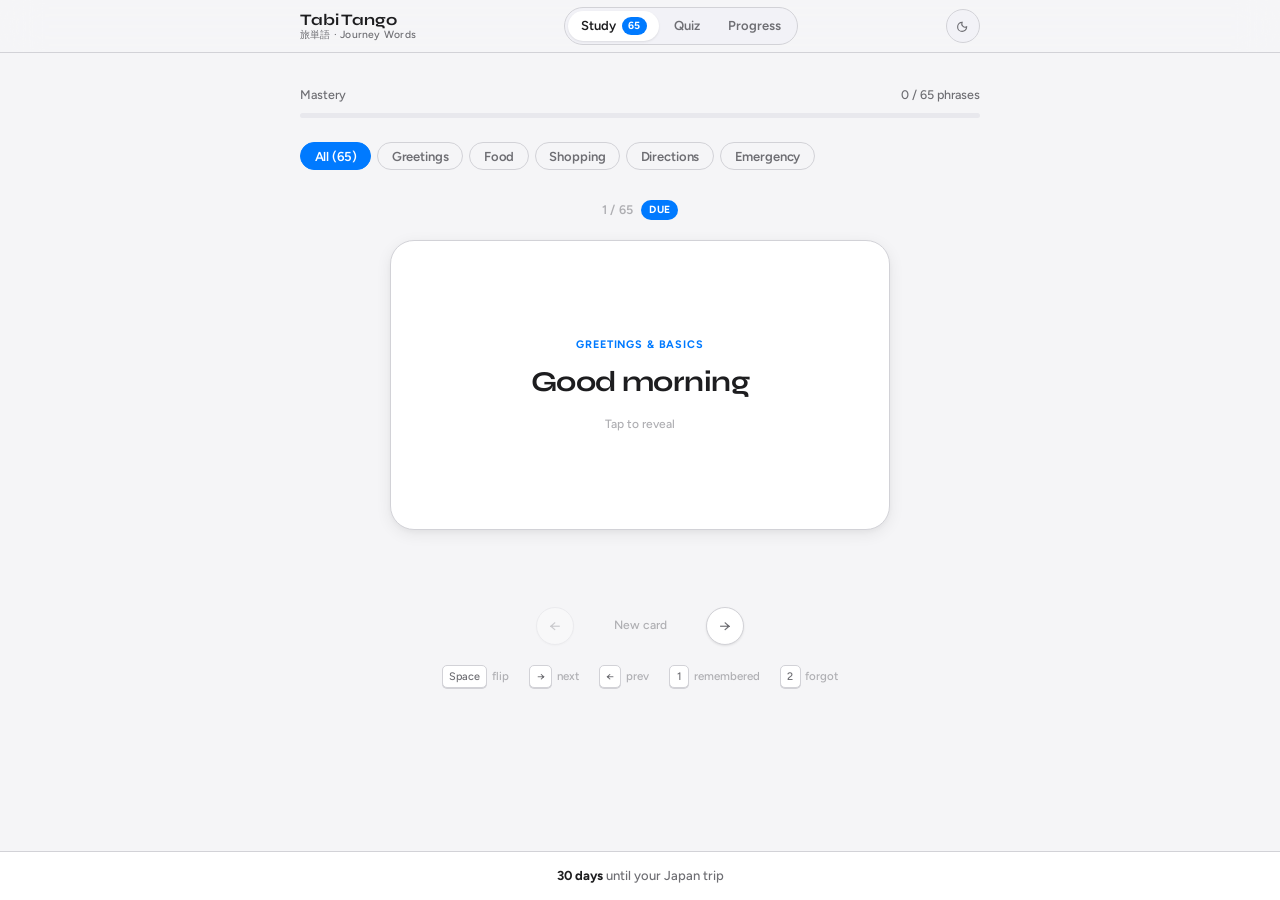
==== index.html @ deef368e "Initial commit: Tabi Tango Japanese travel flashcard app 65 phrases across 5 categories with spaced " ====
<!DOCTYPE html>
<html lang="en" data-theme="light">
<head>
  <meta charset="UTF-8">
  <meta name="viewport" content="width=device-width, initial-scale=1.0">
  <title>Tabi Tango — Japanese Travel Flashcards</title>
  <link rel="icon" type="image/svg+xml" href="assets/favicon.svg">
  <!-- Theme applied before paint to prevent flash -->
  <script src="js/theme.js"></script>
  <link rel="preconnect" href="https://fonts.googleapis.com">
  <link rel="preconnect" href="https://fonts.gstatic.com" crossorigin>
  <link href="https://fonts.googleapis.com/css2?family=Syne:wght@600;700;800&family=Figtree:wght@400;500;600;700&family=Noto+Sans+JP:wght@400;700&display=swap" rel="stylesheet">
  <link rel="stylesheet" href="css/main.css">
  <link rel="stylesheet" href="css/flashcard.css">
</head>
<body>

<nav>
  <div class="nav-inner">
    <div class="nav-logo">
      <span class="logo-primary">Tabi Tango</span>
      <span class="logo-sub">旅単語 · Journey Words</span>
    </div>
    <div class="nav-center">
      <a href="index.html" class="nav-link active">
        Study
        <span class="due-badge" id="due-count">0</span>
      </a>
      <a href="quiz.html" class="nav-link">Quiz</a>
      <a href="progress.html" class="nav-link">Progress</a>
    </div>
    <div class="nav-right">
      <button id="theme-toggle" class="theme-toggle" aria-label="Toggle theme">
        <!-- Sun icon (shown in dark mode) -->
        <svg class="icon-sun" xmlns="http://www.w3.org/2000/svg" viewBox="0 0 20 20" fill="none" stroke="currentColor" stroke-width="1.5" stroke-linecap="round" style="display:none">
          <circle cx="10" cy="10" r="3.5"/>
          <line x1="10" y1="2" x2="10" y2="3.5"/>
          <line x1="10" y1="16.5" x2="10" y2="18"/>
          <line x1="2" y1="10" x2="3.5" y2="10"/>
          <line x1="16.5" y1="10" x2="18" y2="10"/>
          <line x1="4.1" y1="4.1" x2="5.2" y2="5.2"/>
          <line x1="14.8" y1="14.8" x2="15.9" y2="15.9"/>
          <line x1="15.9" y1="4.1" x2="14.8" y2="5.2"/>
          <line x1="5.2" y1="14.8" x2="4.1" y2="15.9"/>
        </svg>
        <!-- Moon icon (shown in light mode) -->
        <svg class="icon-moon" xmlns="http://www.w3.org/2000/svg" viewBox="0 0 20 20" fill="none" stroke="currentColor" stroke-width="1.5" stroke-linecap="round">
          <path d="M15.5 10.5a6 6 0 1 1-6-6 4.5 4.5 0 0 0 6 6z"/>
        </svg>
      </button>
    </div>
  </div>
</nav>

<main>
  <div class="container">

    <div class="mastery-bar-wrap">
      <div class="mastery-bar-labels">
        <span>Mastery</span>
        <span id="mastery-text">0 / 65 phrases</span>
      </div>
      <div class="mastery-bar-track">
        <div class="mastery-bar-fill" id="mastery-fill" style="width:0%"></div>
      </div>
    </div>

    <div class="category-tabs" id="category-tabs">
      <button class="cat-tab active" data-cat="all">All <span id="all-count"></span></button>
      <button class="cat-tab" data-cat="greetings">Greetings</button>
      <button class="cat-tab" data-cat="food">Food</button>
      <button class="cat-tab" data-cat="shopping">Shopping</button>
      <button class="cat-tab" data-cat="directions">Directions</button>
      <button class="cat-tab" data-cat="emergency">Emergency</button>
    </div>

    <div id="flashcard-root"></div>

    <div class="keyboard-hint">
      <span class="key-item"><kbd>Space</kbd> flip</span>
      <span class="key-item"><kbd>→</kbd> next</span>
      <span class="key-item"><kbd>←</kbd> prev</span>
      <span class="key-item"><kbd>1</kbd> remembered</span>
      <span class="key-item"><kbd>2</kbd> forgot</span>
    </div>

  </div>
</main>

<footer>
  <span id="trip-countdown">Loading…</span>
</footer>

<script src="js/data.js"></script>
<script src="js/srs.js"></script>
<script src="js/flashcard.js"></script>
</body>
</html>
---- css/main.css ----
/* ── Fonts loaded in HTML ── */

/* ── Design tokens ── */
:root {
  /* Backgrounds */
  --bg:        #F5F5F7;
  --surface:   #FFFFFF;
  --surface-2: #F2F2F7;
  --surface-3: #E8E8ED;

  /* Typography */
  --text:      #1D1D1F;
  --text-2:    #6E6E73;
  --text-3:    #AEAEB2;

  /* Accent */
  --primary:   #007AFF;
  --primary-hover: #0062CC;
  --success:   #34C759;
  --danger:    #FF3B30;
  --warning:   #FF9F0A;

  /* Borders */
  --sep:       #D2D2D7;
  --sep-2:     #E5E5EA;

  /* Elevation */
  --shadow-xs: 0 1px 3px rgba(0,0,0,0.06), 0 1px 2px rgba(0,0,0,0.04);
  --shadow-sm: 0 2px 8px rgba(0,0,0,0.06), 0 1px 3px rgba(0,0,0,0.04);
  --shadow-md: 0 4px 16px rgba(0,0,0,0.07), 0 2px 6px rgba(0,0,0,0.04);
  --shadow-lg: 0 8px 32px rgba(0,0,0,0.08), 0 4px 12px rgba(0,0,0,0.04);

  /* Shape */
  --r-xs: 6px;
  --r-sm: 10px;
  --r-md: 14px;
  --r-lg: 18px;
  --r-xl: 24px;
  --r-full: 9999px;

  /* Typography */
  --font:    'Figtree', sans-serif;
  --font-hd: 'Syne', sans-serif;
  --font-jp: 'Noto Sans JP', sans-serif;

  /* Layout */
  --max-w: 720px;

  /* Nav */
  --nav-bg: rgba(245,245,247,0.72);
  --nav-blur: blur(20px) saturate(180%);
}

html[data-theme="dark"] {
  --bg:        #000000;
  --surface:   #1C1C1E;
  --surface-2: #2C2C2E;
  --surface-3: #3A3A3C;

  --text:      #F5F5F7;
  --text-2:    #8E8E93;
  --text-3:    #636366;

  --primary:   #0A84FF;
  --primary-hover: #409CFF;
  --success:   #30D158;
  --danger:    #FF453A;
  --warning:   #FFD60A;

  --sep:       #38383A;
  --sep-2:     #2C2C2E;

  --shadow-xs: 0 1px 3px rgba(0,0,0,0.4);
  --shadow-sm: 0 2px 8px rgba(0,0,0,0.4);
  --shadow-md: 0 4px 16px rgba(0,0,0,0.5);
  --shadow-lg: 0 8px 32px rgba(0,0,0,0.6);

  --nav-bg: rgba(28,28,30,0.72);
}

@media (prefers-color-scheme: dark) {
  :root:not([data-theme="light"]) {
    --bg:        #000000;
    --surface:   #1C1C1E;
    --surface-2: #2C2C2E;
    --surface-3: #3A3A3C;
    --text:      #F5F5F7;
    --text-2:    #8E8E93;
    --text-3:    #636366;
    --primary:   #0A84FF;
    --primary-hover: #409CFF;
    --success:   #30D158;
    --danger:    #FF453A;
    --warning:   #FFD60A;
    --sep:       #38383A;
    --sep-2:     #2C2C2E;
    --shadow-xs: 0 1px 3px rgba(0,0,0,0.4);
    --shadow-sm: 0 2px 8px rgba(0,0,0,0.4);
    --shadow-md: 0 4px 16px rgba(0,0,0,0.5);
    --shadow-lg: 0 8px 32px rgba(0,0,0,0.6);
    --nav-bg: rgba(28,28,30,0.72);
  }
}

/* ── Reset ── */
*, *::before, *::after { box-sizing: border-box; margin: 0; padding: 0; }
html { font-size: 16px; -webkit-text-size-adjust: 100%; }
html, body { transition: background 0.25s ease, color 0.25s ease; }

body {
  font-family: var(--font);
  font-size: 0.9375rem;
  line-height: 1.6;
  background: var(--bg);
  color: var(--text);
  min-height: 100dvh;
  display: flex;
  flex-direction: column;
  -webkit-font-smoothing: antialiased;
  -moz-osx-font-smoothing: grayscale;
}

a { color: inherit; text-decoration: none; }
button { cursor: pointer; font-family: var(--font); border: none; background: none; }
ul, ol { list-style: none; }
img, svg { display: block; }

/* ── Layout ── */
.container {
  width: 100%;
  max-width: var(--max-w);
  margin: 0 auto;
  padding: 0 1.25rem;
}
main { flex: 1; padding: 2rem 0 4rem; }

/* ── Navigation ── */
nav {
  position: sticky;
  top: 0;
  z-index: 200;
  background: var(--nav-bg);
  -webkit-backdrop-filter: var(--nav-blur);
  backdrop-filter: var(--nav-blur);
  border-bottom: 1px solid var(--sep);
}

.nav-inner {
  display: flex;
  align-items: center;
  justify-content: space-between;
  height: 52px;
  max-width: var(--max-w);
  margin: 0 auto;
  padding: 0 1.25rem;
  gap: 1rem;
}

.nav-logo {
  display: flex;
  flex-direction: column;
  gap: 0px;
  line-height: 1.1;
  flex-shrink: 0;
}

.nav-logo .logo-primary {
  font-family: var(--font-hd);
  font-size: 1rem;
  font-weight: 700;
  color: var(--text);
  letter-spacing: -0.01em;
}

.nav-logo .logo-sub {
  font-size: 0.65rem;
  font-weight: 500;
  color: var(--text-2);
  letter-spacing: 0.02em;
}

.nav-center {
  display: flex;
  align-items: center;
  gap: 2px;
  background: var(--surface-2);
  border-radius: var(--r-full);
  padding: 3px;
  border: 1px solid var(--sep);
}

.nav-link {
  display: flex;
  align-items: center;
  gap: 0.35rem;
  padding: 0.3rem 0.8rem;
  border-radius: var(--r-full);
  font-size: 0.8125rem;
  font-weight: 600;
  color: var(--text-2);
  transition: all 0.18s ease;
  white-space: nowrap;
  position: relative;
}

.nav-link:hover { color: var(--text); }
.nav-link.active {
  background: var(--surface);
  color: var(--text);
  box-shadow: var(--shadow-xs);
}

.due-badge {
  background: var(--primary);
  color: white;
  border-radius: var(--r-full);
  font-size: 0.65rem;
  font-weight: 700;
  padding: 0.1rem 0.4rem;
  min-width: 1.1rem;
  text-align: center;
  line-height: 1.4;
}

.nav-right { display: flex; align-items: center; gap: 0.5rem; flex-shrink: 0; }

/* ── Theme toggle ── */
.theme-toggle {
  width: 34px;
  height: 34px;
  border-radius: var(--r-full);
  background: var(--surface-2);
  border: 1px solid var(--sep);
  color: var(--text-2);
  display: flex;
  align-items: center;
  justify-content: center;
  transition: all 0.18s ease;
  flex-shrink: 0;
}
.theme-toggle:hover { background: var(--surface-3); color: var(--text); }
.theme-toggle svg { width: 15px; height: 15px; }

/* ── Mastery bar ── */
.mastery-bar-wrap { margin-bottom: 1.5rem; }
.mastery-bar-labels {
  display: flex;
  justify-content: space-between;
  font-size: 0.78rem;
  font-weight: 500;
  color: var(--text-2);
  margin-bottom: 0.5rem;
}
.mastery-bar-track {
  height: 5px;
  background: var(--surface-3);
  border-radius: var(--r-full);
  overflow: hidden;
}
.mastery-bar-fill {
  height: 100%;
  background: var(--primary);
  border-radius: var(--r-full);
  transition: width 0.7s cubic-bezier(0.4, 0, 0.2, 1);
}

/* ── Category tabs ── */
.category-tabs {
  display: flex;
  gap: 6px;
  overflow-x: auto;
  scrollbar-width: none;
  padding-bottom: 2px;
  margin-bottom: 1.75rem;
}
.category-tabs::-webkit-scrollbar { display: none; }

.cat-tab {
  padding: 0.35rem 0.85rem;
  border-radius: var(--r-full);
  font-size: 0.8125rem;
  font-weight: 600;
  white-space: nowrap;
  border: 1px solid var(--sep);
  color: var(--text-2);
  background: transparent;
  transition: all 0.15s ease;
  letter-spacing: -0.01em;
}
.cat-tab:hover { border-color: var(--primary); color: var(--primary); }
.cat-tab.active {
  background: var(--primary);
  border-color: var(--primary);
  color: white;
}

/* ── Footer ── */
footer {
  background: var(--surface);
  border-top: 1px solid var(--sep);
  text-align: center;
  padding: 0.85rem 1rem;
  font-size: 0.8125rem;
  font-weight: 500;
  color: var(--text-2);
}
footer strong { color: var(--text); font-weight: 700; }

/* ── Buttons ── */
.btn {
  display: inline-flex;
  align-items: center;
  justify-content: center;
  gap: 0.4rem;
  padding: 0.6rem 1.25rem;
  border-radius: var(--r-sm);
  font-family: var(--font);
  font-size: 0.875rem;
  font-weight: 600;
  transition: all 0.15s ease;
  cursor: pointer;
  border: none;
  letter-spacing: -0.01em;
}
.btn-primary  { background: var(--primary); color: white; }
.btn-primary:hover  { background: var(--primary-hover); }
.btn-secondary { background: var(--surface-2); color: var(--text); border: 1px solid var(--sep); }
.btn-secondary:hover { background: var(--surface-3); }

/* ── Keyboard hint ── */
.keyboard-hint {
  display: flex;
  justify-content: center;
  gap: 1.25rem;
  flex-wrap: wrap;
  margin-top: 1.25rem;
}
.key-item {
  display: flex;
  align-items: center;
  gap: 0.3rem;
  font-size: 0.72rem;
  font-weight: 500;
  color: var(--text-3);
}
kbd {
  display: inline-block;
  padding: 0.12rem 0.4rem;
  border: 1px solid var(--sep);
  border-radius: 5px;
  background: var(--surface);
  font-size: 0.68rem;
  font-family: var(--font);
  color: var(--text-2);
  box-shadow: 0 1px 0 var(--sep);
}
@media (max-width: 480px) { .keyboard-hint { display: none; } }

/* ── Empty state ── */
.empty-state {
  text-align: center;
  padding: 3.5rem 1rem;
  color: var(--text-2);
}
.empty-state .empty-icon { font-size: 2.5rem; margin-bottom: 0.75rem; }
.empty-state h3 { font-family: var(--font-hd); font-size: 1.1rem; font-weight: 700; color: var(--text); margin-bottom: 0.4rem; }

/* ── Util ── */
.text-center { text-align: center; }
.mt-1 { margin-top: 0.5rem; }
.mt-2 { margin-top: 1rem; }
.mt-3 { margin-top: 1.5rem; }
.mt-4 { margin-top: 2rem; }
.flex-center { display: flex; align-items: center; justify-content: center; }
.gap-1 { gap: 0.5rem; }
.gap-2 { gap: 1rem; }
---- css/flashcard.css ----
/* ── Flashcard area ── */
.card-area {
  display: flex;
  flex-direction: column;
  align-items: center;
  gap: 1.25rem;
}

.card-counter {
  font-size: 0.78rem;
  font-weight: 600;
  color: var(--text-3);
  letter-spacing: 0.02em;
  text-transform: uppercase;
  display: flex;
  align-items: center;
  gap: 0.5rem;
}

.due-pill {
  display: inline-block;
  background: var(--primary);
  color: white;
  border-radius: var(--r-full);
  font-size: 0.65rem;
  font-weight: 700;
  padding: 0.1rem 0.5rem;
  letter-spacing: 0.03em;
  text-transform: uppercase;
}

/* ── 3D flip container ── */
.card-container {
  perspective: 1400px;
  width: min(500px, 92vw);
  height: 290px;
  cursor: pointer;
  user-select: none;
}

.card {
  width: 100%;
  height: 100%;
  position: relative;
  transform-style: preserve-3d;
  transition: transform 0.6s cubic-bezier(0.35, 0, 0.15, 1);
}
.card.flipped { transform: rotateY(180deg); }

.card-face {
  position: absolute;
  inset: 0;
  border-radius: var(--r-xl);
  backface-visibility: hidden;
  -webkit-backface-visibility: hidden;
  display: flex;
  flex-direction: column;
  align-items: center;
  justify-content: center;
  padding: 2rem;
  gap: 0.65rem;
}

/* Front */
.card-front {
  background: var(--surface);
  border: 1px solid var(--sep);
  box-shadow: var(--shadow-md);
}

.card-category-label {
  font-size: 0.68rem;
  font-weight: 700;
  letter-spacing: 0.08em;
  text-transform: uppercase;
  color: var(--primary);
}

.card-english {
  font-family: var(--font-hd);
  font-size: clamp(1.35rem, 4vw, 1.8rem);
  font-weight: 700;
  color: var(--text);
  text-align: center;
  line-height: 1.25;
  letter-spacing: -0.02em;
}

.card-flip-hint {
  font-size: 0.75rem;
  font-weight: 500;
  color: var(--text-3);
  margin-top: 0.25rem;
}

/* Back */
.card-back {
  background: var(--primary);
  transform: rotateY(180deg);
  box-shadow: var(--shadow-lg);
  overflow: hidden;
}

/* subtle shine */
.card-back::before {
  content: '';
  position: absolute;
  top: -60%;
  left: -20%;
  width: 60%;
  height: 100%;
  background: rgba(255,255,255,0.06);
  transform: skewX(-15deg);
  pointer-events: none;
}

.card-japanese {
  font-family: var(--font-jp);
  font-size: clamp(1.9rem, 5vw, 2.6rem);
  font-weight: 700;
  color: white;
  text-align: center;
  line-height: 1.35;
  letter-spacing: 0.01em;
}

.card-romaji {
  font-size: clamp(0.875rem, 2.2vw, 1rem);
  font-weight: 500;
  color: rgba(255,255,255,0.7);
  text-align: center;
  font-style: italic;
  letter-spacing: 0.01em;
}

.card-notes {
  font-size: 0.72rem;
  font-weight: 500;
  color: rgba(255,255,255,0.5);
  text-align: center;
  max-width: 260px;
}

.difficulty-bar {
  display: flex;
  gap: 3px;
  margin-top: 0.25rem;
}
.difficulty-seg {
  width: 18px;
  height: 3px;
  border-radius: 2px;
  background: rgba(255,255,255,0.2);
}
.difficulty-seg.on { background: rgba(255,255,255,0.8); }

/* ── Grade buttons ── */
.grade-buttons {
  display: flex;
  gap: 0.65rem;
  opacity: 0;
  pointer-events: none;
  transform: translateY(6px);
  transition: opacity 0.22s ease, transform 0.22s ease;
}
.grade-buttons.visible {
  opacity: 1;
  pointer-events: auto;
  transform: translateY(0);
}

.btn-forgot {
  padding: 0.55rem 1.4rem;
  border-radius: var(--r-sm);
  font-family: var(--font);
  font-size: 0.875rem;
  font-weight: 600;
  background: transparent;
  border: 1.5px solid var(--danger);
  color: var(--danger);
  transition: all 0.15s ease;
  cursor: pointer;
  letter-spacing: -0.01em;
}
.btn-forgot:hover { background: var(--danger); color: white; }

.btn-remembered {
  padding: 0.55rem 1.4rem;
  border-radius: var(--r-sm);
  font-family: var(--font);
  font-size: 0.875rem;
  font-weight: 600;
  background: var(--success);
  border: 1.5px solid transparent;
  color: white;
  transition: all 0.15s ease;
  cursor: pointer;
  letter-spacing: -0.01em;
}
.btn-remembered:hover { filter: brightness(1.1); }

/* ── Card navigation ── */
.card-nav {
  display: flex;
  align-items: center;
  gap: 1rem;
}

.btn-nav {
  width: 38px;
  height: 38px;
  border-radius: var(--r-full);
  background: var(--surface);
  border: 1px solid var(--sep);
  color: var(--text-2);
  font-size: 1rem;
  display: flex;
  align-items: center;
  justify-content: center;
  transition: all 0.15s ease;
  box-shadow: var(--shadow-xs);
}
.btn-nav:hover:not(:disabled) { border-color: var(--primary); color: var(--primary); }
.btn-nav:disabled { opacity: 0.3; cursor: not-allowed; }

.card-last-seen {
  font-size: 0.75rem;
  font-weight: 500;
  color: var(--text-3);
  min-width: 100px;
  text-align: center;
}
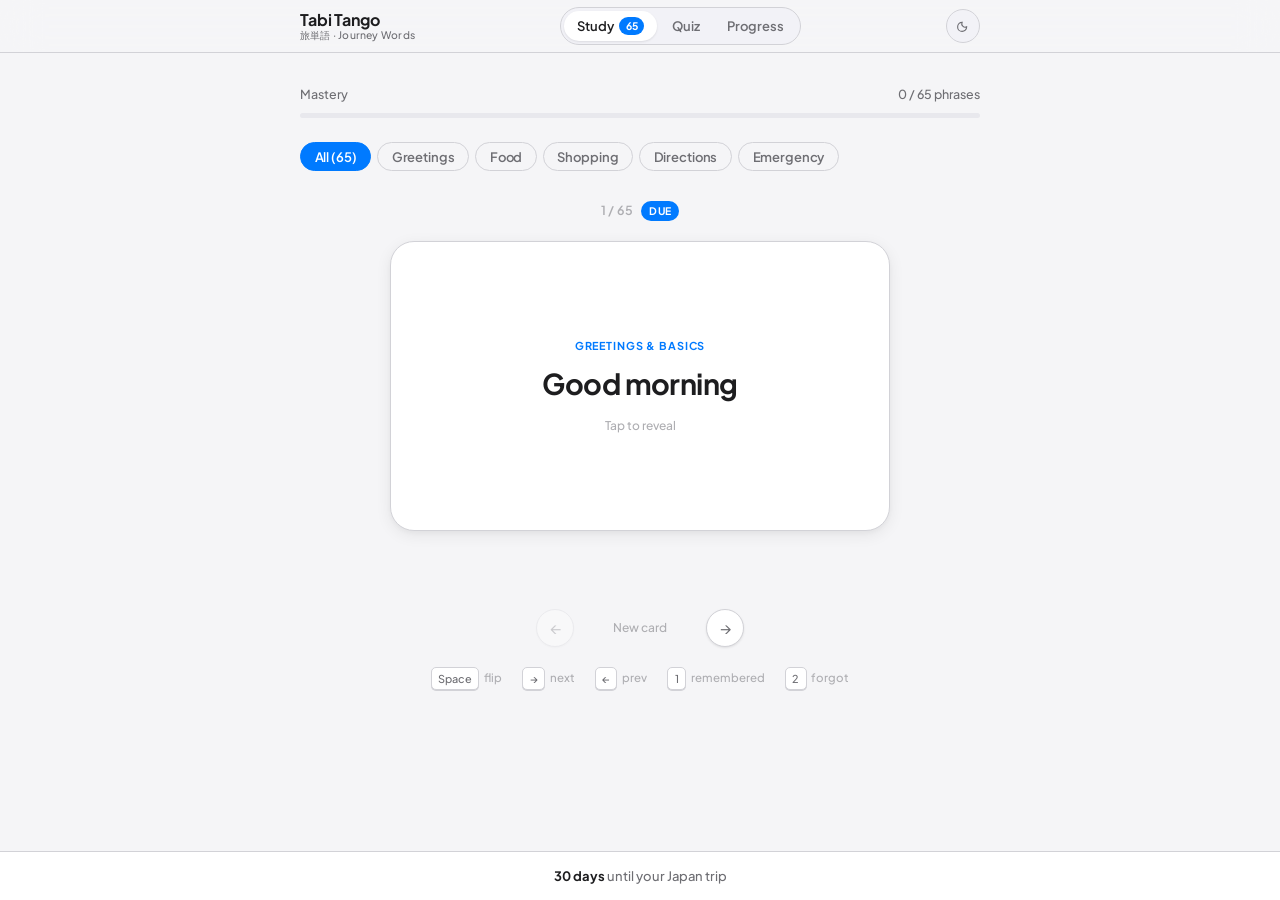
==== commit 6d9459fd: "Switch fonts to Plus Jakarta Sans — cleaner, more neutral" ====
--- a/index.html
+++ b/index.html
@@ -9,7 +9,7 @@
   <script src="js/theme.js"></script>
   <link rel="preconnect" href="https://fonts.googleapis.com">
   <link rel="preconnect" href="https://fonts.gstatic.com" crossorigin>
-  <link href="https://fonts.googleapis.com/css2?family=Syne:wght@600;700;800&family=Figtree:wght@400;500;600;700&family=Noto+Sans+JP:wght@400;700&display=swap" rel="stylesheet">
+  <link href="https://fonts.googleapis.com/css2?family=Plus+Jakarta+Sans:wght@400;500;600;700;800&family=Noto+Sans+JP:wght@400;700&display=swap" rel="stylesheet">
   <link rel="stylesheet" href="css/main.css">
   <link rel="stylesheet" href="css/flashcard.css">
 </head>
--- a/css/main.css
+++ b/css/main.css
@@ -39,8 +39,8 @@
   --r-full: 9999px;
 
   /* Typography */
-  --font:    'Figtree', sans-serif;
-  --font-hd: 'Syne', sans-serif;
+  --font:    'Plus Jakarta Sans', sans-serif;
+  --font-hd: 'Plus Jakarta Sans', sans-serif;
   --font-jp: 'Noto Sans JP', sans-serif;
 
   /* Layout */
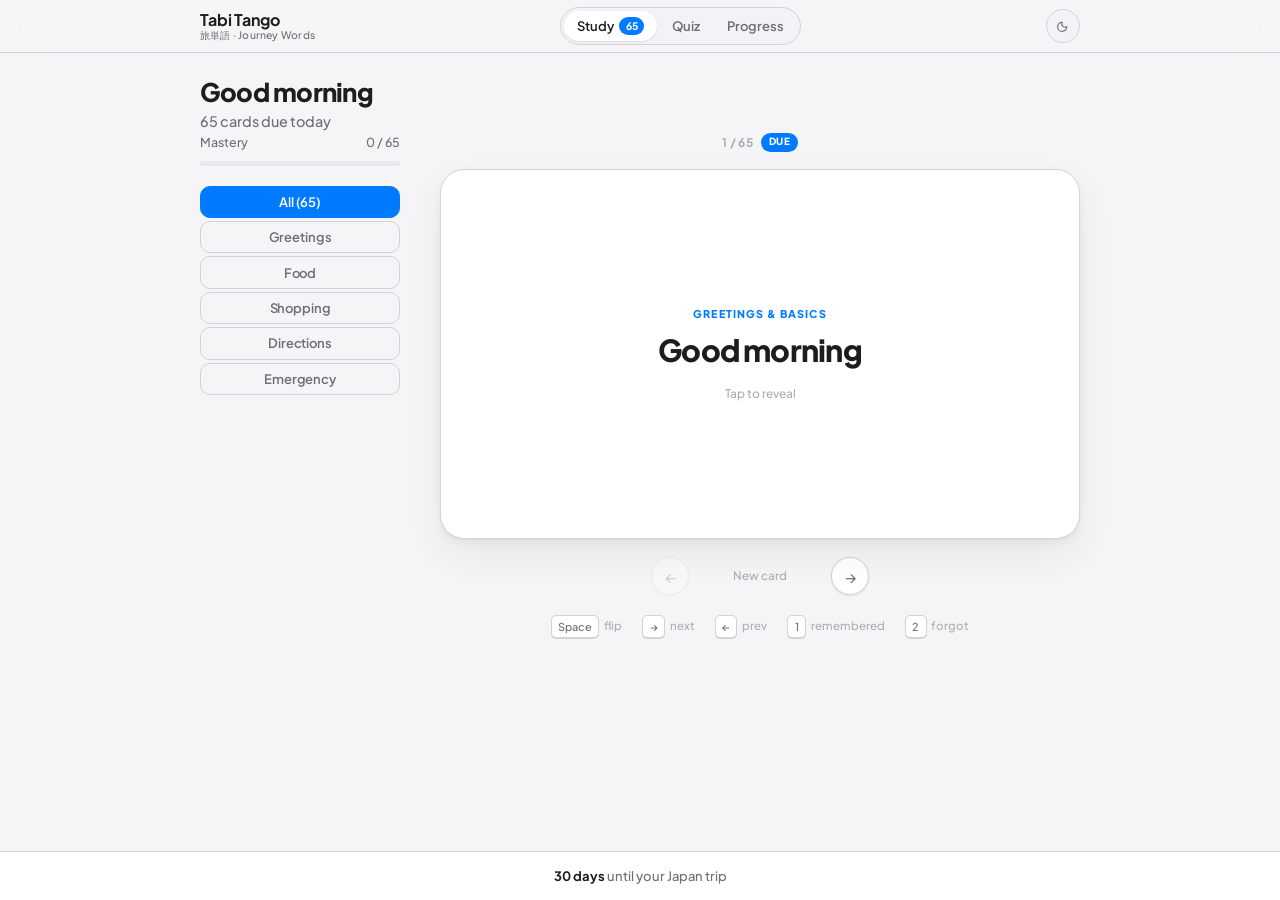
==== commit 184d326e: "Modernize UI: Apple-style two-column layout, session hero, grade buttons in card - Add two-column de" ====
--- a/index.html
+++ b/index.html
@@ -5,7 +5,6 @@
   <meta name="viewport" content="width=device-width, initial-scale=1.0">
   <title>Tabi Tango — Japanese Travel Flashcards</title>
   <link rel="icon" type="image/svg+xml" href="assets/favicon.svg">
-  <!-- Theme applied before paint to prevent flash -->
   <script src="js/theme.js"></script>
   <link rel="preconnect" href="https://fonts.googleapis.com">
   <link rel="preconnect" href="https://fonts.gstatic.com" crossorigin>
@@ -31,19 +30,13 @@
     </div>
     <div class="nav-right">
       <button id="theme-toggle" class="theme-toggle" aria-label="Toggle theme">
-        <!-- Sun icon (shown in dark mode) -->
         <svg class="icon-sun" xmlns="http://www.w3.org/2000/svg" viewBox="0 0 20 20" fill="none" stroke="currentColor" stroke-width="1.5" stroke-linecap="round" style="display:none">
           <circle cx="10" cy="10" r="3.5"/>
-          <line x1="10" y1="2" x2="10" y2="3.5"/>
-          <line x1="10" y1="16.5" x2="10" y2="18"/>
-          <line x1="2" y1="10" x2="3.5" y2="10"/>
-          <line x1="16.5" y1="10" x2="18" y2="10"/>
-          <line x1="4.1" y1="4.1" x2="5.2" y2="5.2"/>
-          <line x1="14.8" y1="14.8" x2="15.9" y2="15.9"/>
-          <line x1="15.9" y1="4.1" x2="14.8" y2="5.2"/>
-          <line x1="5.2" y1="14.8" x2="4.1" y2="15.9"/>
+          <line x1="10" y1="2" x2="10" y2="3.5"/><line x1="10" y1="16.5" x2="10" y2="18"/>
+          <line x1="2" y1="10" x2="3.5" y2="10"/><line x1="16.5" y1="10" x2="18" y2="10"/>
+          <line x1="4.1" y1="4.1" x2="5.2" y2="5.2"/><line x1="14.8" y1="14.8" x2="15.9" y2="15.9"/>
+          <line x1="15.9" y1="4.1" x2="14.8" y2="5.2"/><line x1="5.2" y1="14.8" x2="4.1" y2="15.9"/>
         </svg>
-        <!-- Moon icon (shown in light mode) -->
         <svg class="icon-moon" xmlns="http://www.w3.org/2000/svg" viewBox="0 0 20 20" fill="none" stroke="currentColor" stroke-width="1.5" stroke-linecap="round">
           <path d="M15.5 10.5a6 6 0 1 1-6-6 4.5 4.5 0 0 0 6 6z"/>
         </svg>
@@ -55,33 +48,43 @@
 <main>
   <div class="container">
 
-    <div class="mastery-bar-wrap">
-      <div class="mastery-bar-labels">
-        <span>Mastery</span>
-        <span id="mastery-text">0 / 65 phrases</span>
+    <!-- Session hero — rendered by JS -->
+    <div id="session-hero"></div>
+
+    <div class="study-grid">
+      <!-- Sidebar: mastery + categories -->
+      <aside class="study-sidebar">
+        <div class="mastery-bar-wrap">
+          <div class="mastery-bar-labels">
+            <span>Mastery</span>
+            <span id="mastery-text">0 / 65</span>
+          </div>
+          <div class="mastery-bar-track">
+            <div class="mastery-bar-fill" id="mastery-fill" style="width:0%"></div>
+          </div>
+        </div>
+
+        <div class="category-tabs" id="category-tabs">
+          <button class="cat-tab active" data-cat="all">All <span id="all-count"></span></button>
+          <button class="cat-tab" data-cat="greetings">Greetings</button>
+          <button class="cat-tab" data-cat="food">Food</button>
+          <button class="cat-tab" data-cat="shopping">Shopping</button>
+          <button class="cat-tab" data-cat="directions">Directions</button>
+          <button class="cat-tab" data-cat="emergency">Emergency</button>
+        </div>
+      </aside>
+
+      <!-- Main: card + hints -->
+      <div class="study-main">
+        <div id="flashcard-root"></div>
+        <div class="keyboard-hint">
+          <span class="key-item"><kbd>Space</kbd> flip</span>
+          <span class="key-item"><kbd>→</kbd> next</span>
+          <span class="key-item"><kbd>←</kbd> prev</span>
+          <span class="key-item"><kbd>1</kbd> remembered</span>
+          <span class="key-item"><kbd>2</kbd> forgot</span>
+        </div>
       </div>
-      <div class="mastery-bar-track">
-        <div class="mastery-bar-fill" id="mastery-fill" style="width:0%"></div>
-      </div>
-    </div>
-
-    <div class="category-tabs" id="category-tabs">
-      <button class="cat-tab active" data-cat="all">All <span id="all-count"></span></button>
-      <button class="cat-tab" data-cat="greetings">Greetings</button>
-      <button class="cat-tab" data-cat="food">Food</button>
-      <button class="cat-tab" data-cat="shopping">Shopping</button>
-      <button class="cat-tab" data-cat="directions">Directions</button>
-      <button class="cat-tab" data-cat="emergency">Emergency</button>
-    </div>
-
-    <div id="flashcard-root"></div>
-
-    <div class="keyboard-hint">
-      <span class="key-item"><kbd>Space</kbd> flip</span>
-      <span class="key-item"><kbd>→</kbd> next</span>
-      <span class="key-item"><kbd>←</kbd> prev</span>
-      <span class="key-item"><kbd>1</kbd> remembered</span>
-      <span class="key-item"><kbd>2</kbd> forgot</span>
     </div>
 
   </div>
--- a/css/main.css
+++ b/css/main.css
@@ -132,7 +132,61 @@
   margin: 0 auto;
   padding: 0 1.25rem;
 }
-main { flex: 1; padding: 2rem 0 4rem; }
+main { flex: 1; padding: 1.5rem 0 4rem; }
+
+/* ── Session hero ── */
+.session-hero {
+  margin-bottom: 1.5rem;
+}
+.session-greeting {
+  font-size: 1.6rem;
+  font-weight: 800;
+  color: var(--text);
+  letter-spacing: -0.03em;
+  line-height: 1.15;
+}
+.session-sub {
+  font-size: 0.9rem;
+  font-weight: 500;
+  color: var(--text-2);
+  margin-top: 0.2rem;
+}
+
+/* ── Study layout grid ── */
+.study-grid {
+  display: flex;
+  flex-direction: column;
+  gap: 1.25rem;
+}
+
+.study-sidebar .mastery-bar-wrap { margin-bottom: 1.25rem; }
+
+/* Desktop: side-by-side */
+@media (min-width: 660px) {
+  :root { --max-w: 920px; }
+
+  .study-grid {
+    display: grid;
+    grid-template-columns: 200px 1fr;
+    gap: 2.5rem;
+    align-items: start;
+  }
+
+  /* Vertical category tabs in sidebar */
+  .study-sidebar .category-tabs {
+    flex-direction: column;
+    overflow: visible;
+    margin-bottom: 0;
+    gap: 3px;
+  }
+
+  .study-sidebar .cat-tab {
+    border-radius: var(--r-sm);
+    justify-content: flex-start;
+    padding: 0.45rem 0.85rem;
+    width: 100%;
+  }
+}
 
 /* ── Navigation ── */
 nav {
--- a/css/flashcard.css
+++ b/css/flashcard.css
@@ -1,16 +1,23 @@
-/* ── Flashcard area ── */
+/* ── Entrance animation ── */
+@keyframes cardSlideUp {
+  from { opacity: 0; transform: translateY(18px) scale(0.985); }
+  to   { opacity: 1; transform: translateY(0)   scale(1); }
+}
+
+/* ── Card area ── */
 .card-area {
   display: flex;
   flex-direction: column;
   align-items: center;
-  gap: 1.25rem;
+  gap: 1.1rem;
+  animation: cardSlideUp 0.38s cubic-bezier(0.34, 1.4, 0.64, 1) both;
 }
 
 .card-counter {
-  font-size: 0.78rem;
-  font-weight: 600;
+  font-size: 0.75rem;
+  font-weight: 700;
   color: var(--text-3);
-  letter-spacing: 0.02em;
+  letter-spacing: 0.03em;
   text-transform: uppercase;
   display: flex;
   align-items: center;
@@ -18,24 +25,24 @@
 }
 
 .due-pill {
-  display: inline-block;
   background: var(--primary);
   color: white;
   border-radius: var(--r-full);
-  font-size: 0.65rem;
-  font-weight: 700;
+  font-size: 0.62rem;
+  font-weight: 800;
   padding: 0.1rem 0.5rem;
-  letter-spacing: 0.03em;
+  letter-spacing: 0.04em;
   text-transform: uppercase;
 }
 
-/* ── 3D flip container ── */
+/* ── 3D flip ── */
 .card-container {
   perspective: 1400px;
-  width: min(500px, 92vw);
-  height: 290px;
+  width: min(520px, 92vw);
+  height: 350px;
   cursor: pointer;
   user-select: none;
+  will-change: transform;
 }
 
 .card {
@@ -55,82 +62,98 @@
   -webkit-backface-visibility: hidden;
   display: flex;
   flex-direction: column;
-  align-items: center;
-  justify-content: center;
-  padding: 2rem;
-  gap: 0.65rem;
-}
-
-/* Front */
+  overflow: hidden;
+}
+
+/* ── Front face ── */
 .card-front {
   background: var(--surface);
   border: 1px solid var(--sep);
-  box-shadow: var(--shadow-md);
+  box-shadow:
+    0 1px 2px rgba(0,0,0,0.04),
+    0 4px 12px rgba(0,0,0,0.05),
+    0 16px 40px rgba(0,0,0,0.06);
+  align-items: center;
+  justify-content: center;
+  padding: 2rem;
+  gap: 0.6rem;
 }
 
 .card-category-label {
-  font-size: 0.68rem;
-  font-weight: 700;
-  letter-spacing: 0.08em;
+  font-size: 0.67rem;
+  font-weight: 800;
+  letter-spacing: 0.1em;
   text-transform: uppercase;
   color: var(--primary);
 }
 
 .card-english {
-  font-family: var(--font-hd);
-  font-size: clamp(1.35rem, 4vw, 1.8rem);
-  font-weight: 700;
+  font-size: clamp(1.4rem, 4vw, 1.9rem);
+  font-weight: 800;
   color: var(--text);
   text-align: center;
-  line-height: 1.25;
-  letter-spacing: -0.02em;
+  line-height: 1.2;
+  letter-spacing: -0.025em;
 }
 
 .card-flip-hint {
   font-size: 0.75rem;
   font-weight: 500;
   color: var(--text-3);
-  margin-top: 0.25rem;
-}
-
-/* Back */
+  margin-top: 0.35rem;
+}
+
+/* ── Back face ── */
 .card-back {
-  background: var(--primary);
+  background: linear-gradient(150deg, var(--primary) 0%, #0051B3 100%);
   transform: rotateY(180deg);
-  box-shadow: var(--shadow-lg);
-  overflow: hidden;
-}
-
-/* subtle shine */
+  box-shadow: 0 8px 40px rgba(0,122,255,0.3);
+  justify-content: space-between;
+}
+
+html[data-theme="dark"] .card-back {
+  background: linear-gradient(150deg, #0A84FF 0%, #0055CC 100%);
+  box-shadow: 0 8px 40px rgba(10,132,255,0.25);
+}
+
+/* subtle shimmer */
 .card-back::before {
   content: '';
   position: absolute;
-  top: -60%;
-  left: -20%;
-  width: 60%;
-  height: 100%;
-  background: rgba(255,255,255,0.06);
-  transform: skewX(-15deg);
+  top: -80%;
+  left: -30%;
+  width: 70%;
+  height: 160%;
+  background: rgba(255,255,255,0.07);
+  transform: skewX(-12deg);
   pointer-events: none;
+}
+
+.card-back-content {
+  display: flex;
+  flex-direction: column;
+  align-items: center;
+  justify-content: center;
+  gap: 0.5rem;
+  flex: 1;
+  padding: 1.5rem 1.75rem 1rem;
 }
 
 .card-japanese {
   font-family: var(--font-jp);
-  font-size: clamp(1.9rem, 5vw, 2.6rem);
+  font-size: clamp(2rem, 5vw, 2.75rem);
   font-weight: 700;
   color: white;
   text-align: center;
   line-height: 1.35;
-  letter-spacing: 0.01em;
 }
 
 .card-romaji {
-  font-size: clamp(0.875rem, 2.2vw, 1rem);
-  font-weight: 500;
-  color: rgba(255,255,255,0.7);
+  font-size: clamp(0.9rem, 2.2vw, 1.05rem);
+  font-weight: 500;
+  color: rgba(255,255,255,0.72);
   text-align: center;
   font-style: italic;
-  letter-spacing: 0.01em;
 }
 
 .card-notes {
@@ -141,63 +164,50 @@
   max-width: 260px;
 }
 
-.difficulty-bar {
-  display: flex;
-  gap: 3px;
-  margin-top: 0.25rem;
-}
+.difficulty-bar { display: flex; gap: 3px; }
 .difficulty-seg {
-  width: 18px;
-  height: 3px;
+  width: 18px; height: 3px;
   border-radius: 2px;
   background: rgba(255,255,255,0.2);
 }
-.difficulty-seg.on { background: rgba(255,255,255,0.8); }
-
-/* ── Grade buttons ── */
-.grade-buttons {
-  display: flex;
-  gap: 0.65rem;
-  opacity: 0;
-  pointer-events: none;
-  transform: translateY(6px);
-  transition: opacity 0.22s ease, transform 0.22s ease;
-}
-.grade-buttons.visible {
-  opacity: 1;
-  pointer-events: auto;
-  transform: translateY(0);
-}
-
-.btn-forgot {
-  padding: 0.55rem 1.4rem;
+.difficulty-seg.on { background: rgba(255,255,255,0.75); }
+
+/* ── Grade buttons inside card back ── */
+.card-grade-row {
+  display: flex;
+  gap: 0.6rem;
+  padding: 0.9rem 1.25rem 1.25rem;
+  border-top: 1px solid rgba(255,255,255,0.15);
+}
+
+.btn-grade-forgot,
+.btn-grade-remembered {
+  flex: 1;
+  padding: 0.6rem 0.5rem;
   border-radius: var(--r-sm);
   font-family: var(--font);
   font-size: 0.875rem;
-  font-weight: 600;
-  background: transparent;
-  border: 1.5px solid var(--danger);
-  color: var(--danger);
+  font-weight: 700;
+  cursor: pointer;
+  border: none;
   transition: all 0.15s ease;
-  cursor: pointer;
   letter-spacing: -0.01em;
 }
-.btn-forgot:hover { background: var(--danger); color: white; }
-
-.btn-remembered {
-  padding: 0.55rem 1.4rem;
-  border-radius: var(--r-sm);
-  font-family: var(--font);
-  font-size: 0.875rem;
-  font-weight: 600;
-  background: var(--success);
-  border: 1.5px solid transparent;
-  color: white;
-  transition: all 0.15s ease;
-  cursor: pointer;
-  letter-spacing: -0.01em;
-}
-.btn-remembered:hover { filter: brightness(1.1); }
+
+.btn-grade-forgot {
+  background: rgba(255,255,255,0.12);
+  color: rgba(255,255,255,0.9);
+  border: 1.5px solid rgba(255,255,255,0.25);
+}
+.btn-grade-forgot:hover  { background: rgba(255,59,48,0.55); border-color: transparent; color: white; }
+.btn-grade-forgot:active { transform: scale(0.96); }
+
+.btn-grade-remembered {
+  background: white;
+  color: var(--primary);
+}
+.btn-grade-remembered:hover  { background: rgba(255,255,255,0.92); }
+.btn-grade-remembered:active { transform: scale(0.96); }
 
 /* ── Card navigation ── */
 .card-nav {
@@ -221,12 +231,21 @@
   box-shadow: var(--shadow-xs);
 }
 .btn-nav:hover:not(:disabled) { border-color: var(--primary); color: var(--primary); }
+.btn-nav:active:not(:disabled) { transform: scale(0.93); }
 .btn-nav:disabled { opacity: 0.3; cursor: not-allowed; }
 
 .card-last-seen {
-  font-size: 0.75rem;
+  font-size: 0.73rem;
   font-weight: 500;
   color: var(--text-3);
-  min-width: 100px;
-  text-align: center;
-}
+  min-width: 110px;
+  text-align: center;
+}
+
+/* ── Desktop card sizing ── */
+@media (min-width: 660px) {
+  .card-container {
+    width: 100%;
+    height: 370px;
+  }
+}
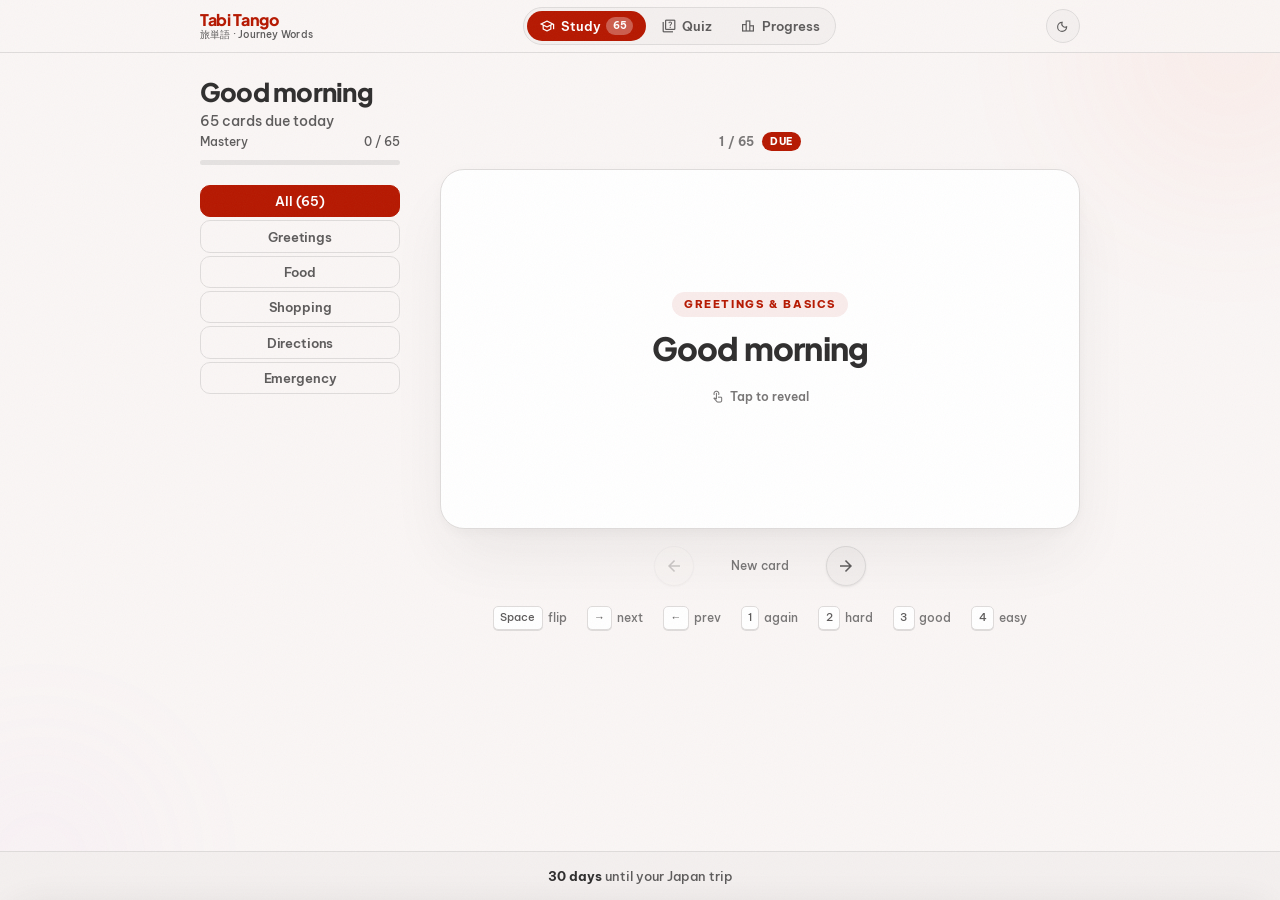
==== commit 4e4a2057: "Redesign: Material You warm-red design system, 4-level SRS grading - New color palette: deep red pri" ====
--- a/index.html
+++ b/index.html
@@ -3,17 +3,23 @@
 <head>
   <meta charset="UTF-8">
   <meta name="viewport" content="width=device-width, initial-scale=1.0">
-  <title>Tabi Tango — Japanese Travel Flashcards</title>
+  <title>Tabi Tango — Study</title>
   <link rel="icon" type="image/svg+xml" href="assets/favicon.svg">
   <script src="js/theme.js"></script>
   <link rel="preconnect" href="https://fonts.googleapis.com">
   <link rel="preconnect" href="https://fonts.gstatic.com" crossorigin>
-  <link href="https://fonts.googleapis.com/css2?family=Plus+Jakarta+Sans:wght@400;500;600;700;800&family=Noto+Sans+JP:wght@400;700&display=swap" rel="stylesheet">
+  <link href="https://fonts.googleapis.com/css2?family=Plus+Jakarta+Sans:wght@700;800&family=Be+Vietnam+Pro:wght@400;500;600&family=Noto+Sans+JP:wght@400;700&display=swap" rel="stylesheet">
+  <link href="https://fonts.googleapis.com/css2?family=Material+Symbols+Outlined:opsz,wght,FILL,GRAD@20..48,100..700,0..1,-50..200" rel="stylesheet">
   <link rel="stylesheet" href="css/main.css">
   <link rel="stylesheet" href="css/flashcard.css">
 </head>
-<body>
+<body class="grain-overlay">
 
+<!-- Background blobs -->
+<div class="bg-blob bg-blob-1"></div>
+<div class="bg-blob bg-blob-2"></div>
+
+<!-- Top nav (desktop) -->
 <nav>
   <div class="nav-inner">
     <div class="nav-logo">
@@ -22,11 +28,18 @@
     </div>
     <div class="nav-center">
       <a href="index.html" class="nav-link active">
+        <span class="material-symbols-outlined" style="font-size:16px">school</span>
         Study
         <span class="due-badge" id="due-count">0</span>
       </a>
-      <a href="quiz.html" class="nav-link">Quiz</a>
-      <a href="progress.html" class="nav-link">Progress</a>
+      <a href="quiz.html" class="nav-link">
+        <span class="material-symbols-outlined" style="font-size:16px">quiz</span>
+        Quiz
+      </a>
+      <a href="progress.html" class="nav-link">
+        <span class="material-symbols-outlined" style="font-size:16px">leaderboard</span>
+        Progress
+      </a>
     </div>
     <div class="nav-right">
       <button id="theme-toggle" class="theme-toggle" aria-label="Toggle theme">
@@ -48,11 +61,9 @@
 <main>
   <div class="container">
 
-    <!-- Session hero — rendered by JS -->
     <div id="session-hero"></div>
 
     <div class="study-grid">
-      <!-- Sidebar: mastery + categories -->
       <aside class="study-sidebar">
         <div class="mastery-bar-wrap">
           <div class="mastery-bar-labels">
@@ -74,21 +85,47 @@
         </div>
       </aside>
 
-      <!-- Main: card + hints -->
       <div class="study-main">
         <div id="flashcard-root"></div>
         <div class="keyboard-hint">
           <span class="key-item"><kbd>Space</kbd> flip</span>
           <span class="key-item"><kbd>→</kbd> next</span>
           <span class="key-item"><kbd>←</kbd> prev</span>
-          <span class="key-item"><kbd>1</kbd> remembered</span>
-          <span class="key-item"><kbd>2</kbd> forgot</span>
+          <span class="key-item"><kbd>1</kbd> again</span>
+          <span class="key-item"><kbd>2</kbd> hard</span>
+          <span class="key-item"><kbd>3</kbd> good</span>
+          <span class="key-item"><kbd>4</kbd> easy</span>
         </div>
       </div>
     </div>
 
   </div>
 </main>
+
+<!-- Grade tray (shown on flip) -->
+<div class="grade-tray" id="grade-tray">
+  <div class="grade-grid" id="grade-grid"></div>
+  <div class="grade-tip" id="grade-tip" style="display:none">
+    <span class="material-symbols-outlined">lightbulb</span>
+    <p id="grade-tip-text"></p>
+  </div>
+</div>
+
+<!-- Bottom nav (mobile) -->
+<nav class="bottom-nav">
+  <a href="index.html" class="bottom-nav-item active">
+    <span class="material-symbols-outlined">school</span>
+    Study
+  </a>
+  <a href="quiz.html" class="bottom-nav-item">
+    <span class="material-symbols-outlined">quiz</span>
+    Quiz
+  </a>
+  <a href="progress.html" class="bottom-nav-item">
+    <span class="material-symbols-outlined">leaderboard</span>
+    Progress
+  </a>
+</nav>
 
 <footer>
   <span id="trip-countdown">Loading…</span>
--- a/css/main.css
+++ b/css/main.css
@@ -2,44 +2,53 @@
 
 /* ── Design tokens ── */
 :root {
-  /* Backgrounds */
-  --bg:        #F5F5F7;
-  --surface:   #FFFFFF;
-  --surface-2: #F2F2F7;
-  --surface-3: #E8E8ED;
+  /* Primary / accent */
+  --primary:            #b61800;
+  --primary-container:  #ff775e;
+  --tertiary:           #7d40a0;
+  --tertiary-container: #d996fd;
+
+  /* Backgrounds / surfaces */
+  --bg:              #faf6f5;
+  --surface:         #faf6f5;
+  --surface-lowest:  #ffffff;
+  --surface-low:     #f4f0ef;
+  --surface-container: #ebe7e6;
+  --surface-high:    #e5e2e1;
+  --surface-variant: #dfdcdb;
+  --surface-highest: #dfdcdb;
 
   /* Typography */
-  --text:      #1D1D1F;
-  --text-2:    #6E6E73;
-  --text-3:    #AEAEB2;
-
-  /* Accent */
-  --primary:   #007AFF;
-  --primary-hover: #0062CC;
-  --success:   #34C759;
-  --danger:    #FF3B30;
-  --warning:   #FF9F0A;
+  --text:   #2f2e2e;
+  --text-2: #5d5b5b;
+  --text-3: #787676;
 
   /* Borders */
-  --sep:       #D2D2D7;
-  --sep-2:     #E5E5EA;
+  --sep:   #dfdcdb;
+  --sep-2: #afacac;
+
+  /* Status */
+  --error:           #b41340;
+  --error-container: #f74b6d;
+  --success:         #2d9e4f;
 
   /* Elevation */
-  --shadow-xs: 0 1px 3px rgba(0,0,0,0.06), 0 1px 2px rgba(0,0,0,0.04);
-  --shadow-sm: 0 2px 8px rgba(0,0,0,0.06), 0 1px 3px rgba(0,0,0,0.04);
-  --shadow-md: 0 4px 16px rgba(0,0,0,0.07), 0 2px 6px rgba(0,0,0,0.04);
-  --shadow-lg: 0 8px 32px rgba(0,0,0,0.08), 0 4px 12px rgba(0,0,0,0.04);
+  --shadow-xs: 0 1px 3px rgba(47,46,46,0.06), 0 1px 2px rgba(47,46,46,0.04);
+  --shadow-sm: 0 2px 8px rgba(47,46,46,0.06), 0 1px 3px rgba(47,46,46,0.04);
+  --shadow-md: 0 4px 16px rgba(47,46,46,0.07), 0 2px 6px rgba(47,46,46,0.04);
+  --shadow-lg: 0 8px 32px rgba(47,46,46,0.08), 0 4px 12px rgba(47,46,46,0.04);
 
   /* Shape */
-  --r-xs: 6px;
-  --r-sm: 10px;
-  --r-md: 14px;
-  --r-lg: 18px;
-  --r-xl: 24px;
+  --r-tray: 40px;
+  --r-2xl:  24px;
+  --r-xl:   20px;
+  --r-lg:   16px;
+  --r-md:   12px;
+  --r-sm:   10px;
   --r-full: 9999px;
 
   /* Typography */
-  --font:    'Plus Jakarta Sans', sans-serif;
+  --font:    'Be Vietnam Pro', sans-serif;
   --font-hd: 'Plus Jakarta Sans', sans-serif;
   --font-jp: 'Noto Sans JP', sans-serif;
 
@@ -47,58 +56,69 @@
   --max-w: 720px;
 
   /* Nav */
-  --nav-bg: rgba(245,245,247,0.72);
-  --nav-blur: blur(20px) saturate(180%);
+  --nav-bg: rgba(250,246,245,0.85);
+  --nav-blur: blur(20px) saturate(160%);
 }
 
 html[data-theme="dark"] {
-  --bg:        #000000;
-  --surface:   #1C1C1E;
-  --surface-2: #2C2C2E;
-  --surface-3: #3A3A3C;
-
-  --text:      #F5F5F7;
-  --text-2:    #8E8E93;
-  --text-3:    #636366;
-
-  --primary:   #0A84FF;
-  --primary-hover: #409CFF;
-  --success:   #30D158;
-  --danger:    #FF453A;
-  --warning:   #FFD60A;
-
-  --sep:       #38383A;
-  --sep-2:     #2C2C2E;
+  --bg:              #0e0e0e;
+  --surface:         #1a1818;
+  --surface-lowest:  #232020;
+  --surface-low:     #252323;
+  --surface-container: #2c2a2a;
+  --surface-high:    #353333;
+  --surface-variant: #3e3b3b;
+  --surface-highest: #3e3b3b;
+
+  --text:   #f5f1f0;
+  --text-2: #b8b4b3;
+  --text-3: #78706f;
+
+  --sep:   #353333;
+  --sep-2: #4a4747;
+
+  --primary:            #ff5539;
+  --primary-container:  #7d2000;
+  --tertiary:           #cb88ef;
+  --tertiary-container: #58187b;
 
   --shadow-xs: 0 1px 3px rgba(0,0,0,0.4);
   --shadow-sm: 0 2px 8px rgba(0,0,0,0.4);
   --shadow-md: 0 4px 16px rgba(0,0,0,0.5);
   --shadow-lg: 0 8px 32px rgba(0,0,0,0.6);
 
-  --nav-bg: rgba(28,28,30,0.72);
+  --nav-bg: rgba(26,24,24,0.85);
 }
 
 @media (prefers-color-scheme: dark) {
   :root:not([data-theme="light"]) {
-    --bg:        #000000;
-    --surface:   #1C1C1E;
-    --surface-2: #2C2C2E;
-    --surface-3: #3A3A3C;
-    --text:      #F5F5F7;
-    --text-2:    #8E8E93;
-    --text-3:    #636366;
-    --primary:   #0A84FF;
-    --primary-hover: #409CFF;
-    --success:   #30D158;
-    --danger:    #FF453A;
-    --warning:   #FFD60A;
-    --sep:       #38383A;
-    --sep-2:     #2C2C2E;
+    --bg:              #0e0e0e;
+    --surface:         #1a1818;
+    --surface-lowest:  #232020;
+    --surface-low:     #252323;
+    --surface-container: #2c2a2a;
+    --surface-high:    #353333;
+    --surface-variant: #3e3b3b;
+    --surface-highest: #3e3b3b;
+
+    --text:   #f5f1f0;
+    --text-2: #b8b4b3;
+    --text-3: #78706f;
+
+    --sep:   #353333;
+    --sep-2: #4a4747;
+
+    --primary:            #ff5539;
+    --primary-container:  #7d2000;
+    --tertiary:           #cb88ef;
+    --tertiary-container: #58187b;
+
     --shadow-xs: 0 1px 3px rgba(0,0,0,0.4);
     --shadow-sm: 0 2px 8px rgba(0,0,0,0.4);
     --shadow-md: 0 4px 16px rgba(0,0,0,0.5);
     --shadow-lg: 0 8px 32px rgba(0,0,0,0.6);
-    --nav-bg: rgba(28,28,30,0.72);
+
+    --nav-bg: rgba(26,24,24,0.85);
   }
 }
 
@@ -125,6 +145,43 @@
 ul, ol { list-style: none; }
 img, svg { display: block; }
 
+/* ── Grain overlay ── */
+.grain-overlay { position: relative; }
+.grain-overlay::before {
+  content: '';
+  position: fixed;
+  inset: 0;
+  pointer-events: none;
+  z-index: 9999;
+  background-image: url("data:image/svg+xml,%3Csvg viewBox='0 0 200 200' xmlns='http://www.w3.org/2000/svg'%3E%3Cfilter id='n'%3E%3CfeTurbulence type='fractalNoise' baseFrequency='0.9' numOctaves='4' stitchTiles='stitch'/%3E%3C/filter%3E%3Crect width='100%25' height='100%25' filter='url(%23n)' opacity='1'/%3E%3C/svg%3E");
+  background-size: 200px 200px;
+  opacity: 0.04;
+}
+
+/* ── Background blobs ── */
+.bg-blob {
+  position: fixed;
+  border-radius: 50%;
+  filter: blur(80px);
+  pointer-events: none;
+  opacity: 0.06;
+  z-index: 0;
+}
+.bg-blob-1 {
+  top: -100px;
+  right: -100px;
+  width: 300px;
+  height: 300px;
+  background: var(--primary-container);
+}
+.bg-blob-2 {
+  bottom: -60px;
+  left: -60px;
+  width: 200px;
+  height: 200px;
+  background: var(--tertiary-container);
+}
+
 /* ── Layout ── */
 .container {
   width: 100%;
@@ -132,21 +189,28 @@
   margin: 0 auto;
   padding: 0 1.25rem;
 }
-main { flex: 1; padding: 1.5rem 0 4rem; }
+
+main {
+  flex: 1;
+  padding: 1.5rem 0 calc(80px + 2rem);
+  position: relative;
+  z-index: 1;
+}
 
 /* ── Session hero ── */
-.session-hero {
-  margin-bottom: 1.5rem;
-}
+.session-hero { margin-bottom: 1.5rem; }
+
 .session-greeting {
+  font-family: var(--font-hd);
   font-size: 1.6rem;
   font-weight: 800;
   color: var(--text);
   letter-spacing: -0.03em;
   line-height: 1.15;
 }
+
 .session-sub {
-  font-size: 0.9rem;
+  font-size: 0.875rem;
   font-weight: 500;
   color: var(--text-2);
   margin-top: 0.2rem;
@@ -164,6 +228,8 @@
 /* Desktop: side-by-side */
 @media (min-width: 660px) {
   :root { --max-w: 920px; }
+
+  main { padding: 1.5rem 0 4rem; }
 
   .study-grid {
     display: grid;
@@ -172,7 +238,6 @@
     align-items: start;
   }
 
-  /* Vertical category tabs in sidebar */
   .study-sidebar .category-tabs {
     flex-direction: column;
     overflow: visible;
@@ -188,8 +253,8 @@
   }
 }
 
-/* ── Navigation ── */
-nav {
+/* ── Navigation (top) ── */
+nav:not(.bottom-nav) {
   position: sticky;
   top: 0;
   z-index: 200;
@@ -221,9 +286,9 @@
 .nav-logo .logo-primary {
   font-family: var(--font-hd);
   font-size: 1rem;
-  font-weight: 700;
-  color: var(--text);
-  letter-spacing: -0.01em;
+  font-weight: 800;
+  color: var(--primary);
+  letter-spacing: -0.02em;
 }
 
 .nav-logo .logo-sub {
@@ -237,7 +302,7 @@
   display: flex;
   align-items: center;
   gap: 2px;
-  background: var(--surface-2);
+  background: var(--surface-low);
   border-radius: var(--r-full);
   padding: 3px;
   border: 1px solid var(--sep);
@@ -258,10 +323,11 @@
 }
 
 .nav-link:hover { color: var(--text); }
+
 .nav-link.active {
-  background: var(--surface);
-  color: var(--text);
-  box-shadow: var(--shadow-xs);
+  background: var(--primary);
+  color: white;
+  border-radius: var(--r-full);
 }
 
 .due-badge {
@@ -276,6 +342,11 @@
   line-height: 1.4;
 }
 
+.nav-link.active .due-badge {
+  background: rgba(255,255,255,0.3);
+  color: white;
+}
+
 .nav-right { display: flex; align-items: center; gap: 0.5rem; flex-shrink: 0; }
 
 /* ── Theme toggle ── */
@@ -283,7 +354,7 @@
   width: 34px;
   height: 34px;
   border-radius: var(--r-full);
-  background: var(--surface-2);
+  background: var(--surface-low);
   border: 1px solid var(--sep);
   color: var(--text-2);
   display: flex;
@@ -292,8 +363,63 @@
   transition: all 0.18s ease;
   flex-shrink: 0;
 }
-.theme-toggle:hover { background: var(--surface-3); color: var(--text); }
+.theme-toggle:hover { background: var(--surface-high); color: var(--text); }
 .theme-toggle svg { width: 15px; height: 15px; }
+
+/* ── Bottom nav (mobile) ── */
+.bottom-nav {
+  position: fixed;
+  bottom: 0;
+  left: 0;
+  right: 0;
+  z-index: 200;
+  background: var(--nav-bg);
+  -webkit-backdrop-filter: var(--nav-blur);
+  backdrop-filter: var(--nav-blur);
+  border-top: 1px solid var(--sep);
+  padding: 0.5rem 2rem calc(0.5rem + env(safe-area-inset-bottom));
+  display: flex;
+  justify-content: space-around;
+  align-items: center;
+}
+
+.bottom-nav-item {
+  display: flex;
+  flex-direction: column;
+  align-items: center;
+  gap: 2px;
+  color: var(--text-3);
+  font-size: 10px;
+  font-weight: 600;
+  font-family: var(--font-hd);
+  letter-spacing: 0.05em;
+  text-decoration: none;
+  transition: all 0.2s ease;
+  padding: 6px 20px;
+  border-radius: 18px;
+}
+
+.bottom-nav-item.active {
+  background: var(--primary);
+  color: white;
+  border-radius: 18px;
+  transform: translateY(-8px);
+  box-shadow: 0 8px 24px rgba(182,24,0,0.3);
+}
+
+.bottom-nav-item .material-symbols-outlined {
+  font-size: 22px;
+  display: block;
+}
+
+html[data-theme="dark"] .bottom-nav {
+  background: rgba(26,24,24,0.85);
+}
+
+/* Hide bottom nav on desktop */
+@media (min-width: 660px) {
+  .bottom-nav { display: none; }
+}
 
 /* ── Mastery bar ── */
 .mastery-bar-wrap { margin-bottom: 1.5rem; }
@@ -307,13 +433,13 @@
 }
 .mastery-bar-track {
   height: 5px;
-  background: var(--surface-3);
+  background: var(--surface-high);
   border-radius: var(--r-full);
   overflow: hidden;
 }
 .mastery-bar-fill {
   height: 100%;
-  background: var(--primary);
+  background: linear-gradient(90deg, var(--primary), var(--primary-container));
   border-radius: var(--r-full);
   transition: width 0.7s cubic-bezier(0.4, 0, 0.2, 1);
 }
@@ -350,13 +476,15 @@
 
 /* ── Footer ── */
 footer {
-  background: var(--surface);
+  background: var(--surface-low);
   border-top: 1px solid var(--sep);
   text-align: center;
   padding: 0.85rem 1rem;
   font-size: 0.8125rem;
   font-weight: 500;
   color: var(--text-2);
+  position: relative;
+  z-index: 1;
 }
 footer strong { color: var(--text); font-weight: 700; }
 
@@ -376,10 +504,11 @@
   border: none;
   letter-spacing: -0.01em;
 }
-.btn-primary  { background: var(--primary); color: white; }
-.btn-primary:hover  { background: var(--primary-hover); }
-.btn-secondary { background: var(--surface-2); color: var(--text); border: 1px solid var(--sep); }
-.btn-secondary:hover { background: var(--surface-3); }
+.btn-primary { background: var(--primary); color: white; }
+.btn-primary:hover { opacity: 0.9; }
+.btn-primary:active { transform: scale(0.97); }
+.btn-secondary { background: var(--surface-low); color: var(--text); border: 1px solid var(--sep); }
+.btn-secondary:hover { background: var(--surface-high); }
 
 /* ── Keyboard hint ── */
 .keyboard-hint {
@@ -402,7 +531,7 @@
   padding: 0.12rem 0.4rem;
   border: 1px solid var(--sep);
   border-radius: 5px;
-  background: var(--surface);
+  background: var(--surface-lowest);
   font-size: 0.68rem;
   font-family: var(--font);
   color: var(--text-2);
@@ -417,7 +546,13 @@
   color: var(--text-2);
 }
 .empty-state .empty-icon { font-size: 2.5rem; margin-bottom: 0.75rem; }
-.empty-state h3 { font-family: var(--font-hd); font-size: 1.1rem; font-weight: 700; color: var(--text); margin-bottom: 0.4rem; }
+.empty-state h3 {
+  font-family: var(--font-hd);
+  font-size: 1.1rem;
+  font-weight: 700;
+  color: var(--text);
+  margin-bottom: 0.4rem;
+}
 
 /* ── Util ── */
 .text-center { text-align: center; }
--- a/css/flashcard.css
+++ b/css/flashcard.css
@@ -38,8 +38,8 @@
 /* ── 3D flip ── */
 .card-container {
   perspective: 1400px;
-  width: min(520px, 92vw);
-  height: 350px;
+  width: min(480px, 92vw);
+  height: 340px;
   cursor: pointer;
   user-select: none;
   will-change: transform;
@@ -50,14 +50,14 @@
   height: 100%;
   position: relative;
   transform-style: preserve-3d;
-  transition: transform 0.6s cubic-bezier(0.35, 0, 0.15, 1);
+  transition: transform 0.55s cubic-bezier(0.35, 0, 0.15, 1);
 }
 .card.flipped { transform: rotateY(180deg); }
 
 .card-face {
   position: absolute;
   inset: 0;
-  border-radius: var(--r-xl);
+  border-radius: var(--r-2xl);
   backface-visibility: hidden;
   -webkit-backface-visibility: hidden;
   display: flex;
@@ -67,28 +67,31 @@
 
 /* ── Front face ── */
 .card-front {
-  background: var(--surface);
+  background: var(--surface-lowest);
   border: 1px solid var(--sep);
   box-shadow:
-    0 1px 2px rgba(0,0,0,0.04),
-    0 4px 12px rgba(0,0,0,0.05),
-    0 16px 40px rgba(0,0,0,0.06);
+    0 32px 64px -12px rgba(47,46,46,0.08),
+    0 4px 16px rgba(47,46,46,0.04);
   align-items: center;
   justify-content: center;
   padding: 2rem;
-  gap: 0.6rem;
+  gap: 0.75rem;
 }
 
 .card-category-label {
   font-size: 0.67rem;
   font-weight: 800;
-  letter-spacing: 0.1em;
+  letter-spacing: 0.15em;
   text-transform: uppercase;
   color: var(--primary);
+  background: rgba(182,24,0,0.08);
+  padding: 0.25rem 0.75rem;
+  border-radius: var(--r-full);
 }
 
 .card-english {
-  font-size: clamp(1.4rem, 4vw, 1.9rem);
+  font-family: var(--font-hd);
+  font-size: clamp(1.4rem, 4vw, 2rem);
   font-weight: 800;
   color: var(--text);
   text-align: center;
@@ -97,26 +100,27 @@
 }
 
 .card-flip-hint {
-  font-size: 0.75rem;
-  font-weight: 500;
+  display: flex;
+  align-items: center;
+  gap: 0.35rem;
+  font-size: 0.72rem;
+  font-weight: 600;
   color: var(--text-3);
-  margin-top: 0.35rem;
-}
+  margin-top: 0.5rem;
+}
+.card-flip-hint .material-symbols-outlined { font-size: 14px; }
 
 /* ── Back face ── */
 .card-back {
-  background: linear-gradient(150deg, var(--primary) 0%, #0051B3 100%);
+  background: linear-gradient(150deg, var(--primary) 0%, var(--tertiary) 100%);
   transform: rotateY(180deg);
-  box-shadow: 0 8px 40px rgba(0,122,255,0.3);
-  justify-content: space-between;
-}
-
-html[data-theme="dark"] .card-back {
-  background: linear-gradient(150deg, #0A84FF 0%, #0055CC 100%);
-  box-shadow: 0 8px 40px rgba(10,132,255,0.25);
-}
-
-/* subtle shimmer */
+  box-shadow: 0 8px 40px rgba(182,24,0,0.25);
+  align-items: center;
+  justify-content: center;
+  gap: 0.5rem;
+  padding: 2rem;
+}
+
 .card-back::before {
   content: '';
   position: absolute;
@@ -135,13 +139,11 @@
   align-items: center;
   justify-content: center;
   gap: 0.5rem;
-  flex: 1;
-  padding: 1.5rem 1.75rem 1rem;
 }
 
 .card-japanese {
   font-family: var(--font-jp);
-  font-size: clamp(2rem, 5vw, 2.75rem);
+  font-size: clamp(2rem, 5vw, 2.8rem);
   font-weight: 700;
   color: white;
   text-align: center;
@@ -149,7 +151,7 @@
 }
 
 .card-romaji {
-  font-size: clamp(0.9rem, 2.2vw, 1.05rem);
+  font-size: clamp(0.9rem, 2.2vw, 1rem);
   font-weight: 500;
   color: rgba(255,255,255,0.72);
   text-align: center;
@@ -172,43 +174,6 @@
 }
 .difficulty-seg.on { background: rgba(255,255,255,0.75); }
 
-/* ── Grade buttons inside card back ── */
-.card-grade-row {
-  display: flex;
-  gap: 0.6rem;
-  padding: 0.9rem 1.25rem 1.25rem;
-  border-top: 1px solid rgba(255,255,255,0.15);
-}
-
-.btn-grade-forgot,
-.btn-grade-remembered {
-  flex: 1;
-  padding: 0.6rem 0.5rem;
-  border-radius: var(--r-sm);
-  font-family: var(--font);
-  font-size: 0.875rem;
-  font-weight: 700;
-  cursor: pointer;
-  border: none;
-  transition: all 0.15s ease;
-  letter-spacing: -0.01em;
-}
-
-.btn-grade-forgot {
-  background: rgba(255,255,255,0.12);
-  color: rgba(255,255,255,0.9);
-  border: 1.5px solid rgba(255,255,255,0.25);
-}
-.btn-grade-forgot:hover  { background: rgba(255,59,48,0.55); border-color: transparent; color: white; }
-.btn-grade-forgot:active { transform: scale(0.96); }
-
-.btn-grade-remembered {
-  background: white;
-  color: var(--primary);
-}
-.btn-grade-remembered:hover  { background: rgba(255,255,255,0.92); }
-.btn-grade-remembered:active { transform: scale(0.96); }
-
 /* ── Card navigation ── */
 .card-nav {
   display: flex;
@@ -217,10 +182,10 @@
 }
 
 .btn-nav {
-  width: 38px;
-  height: 38px;
+  width: 40px;
+  height: 40px;
   border-radius: var(--r-full);
-  background: var(--surface);
+  background: var(--surface-low);
   border: 1px solid var(--sep);
   color: var(--text-2);
   font-size: 1rem;
@@ -233,19 +198,103 @@
 .btn-nav:hover:not(:disabled) { border-color: var(--primary); color: var(--primary); }
 .btn-nav:active:not(:disabled) { transform: scale(0.93); }
 .btn-nav:disabled { opacity: 0.3; cursor: not-allowed; }
+.btn-nav .material-symbols-outlined { font-size: 20px; }
 
 .card-last-seen {
   font-size: 0.73rem;
   font-weight: 500;
   color: var(--text-3);
-  min-width: 110px;
-  text-align: center;
-}
-
-/* ── Desktop card sizing ── */
+  min-width: 100px;
+  text-align: center;
+}
+
+/* ── Grade tray ── */
+.grade-tray {
+  position: fixed;
+  bottom: 80px;
+  left: 0;
+  right: 0;
+  background: var(--surface-low);
+  border-radius: 40px 40px 0 0;
+  padding: 1.25rem 1rem 1.5rem;
+  transform: translateY(110%);
+  transition: transform 0.45s cubic-bezier(0.34, 1.3, 0.64, 1);
+  z-index: 100;
+  box-shadow: 0 -4px 32px rgba(47,46,46,0.08);
+}
+.grade-tray.visible { transform: translateY(0); }
+
+.grade-grid {
+  display: grid;
+  grid-template-columns: repeat(4, 1fr);
+  gap: 0.5rem;
+  max-width: 480px;
+  margin: 0 auto 1rem;
+}
+
+.btn-grade {
+  display: flex;
+  flex-direction: column;
+  align-items: center;
+  gap: 0.35rem;
+  padding: 0.75rem 0.4rem;
+  border-radius: 18px;
+  background: var(--surface-lowest);
+  border: none;
+  cursor: pointer;
+  transition: all 0.15s ease;
+  box-shadow: var(--shadow-xs);
+}
+.btn-grade:active { transform: scale(0.95); }
+
+.btn-grade-icon {
+  width: 40px;
+  height: 40px;
+  border-radius: 12px;
+  display: flex;
+  align-items: center;
+  justify-content: center;
+}
+.btn-grade-icon .material-symbols-outlined { font-size: 20px; }
+
+.btn-grade-label {
+  font-size: 0.65rem;
+  font-weight: 700;
+  text-transform: uppercase;
+  letter-spacing: 0.08em;
+  color: var(--text-2);
+  font-family: var(--font-hd);
+}
+.btn-grade-interval {
+  font-size: 0.6rem;
+  font-weight: 500;
+  color: var(--text-3);
+  font-style: italic;
+}
+
+.btn-grade-again .btn-grade-icon { background: rgba(180,19,64,0.08); color: var(--error); }
+.btn-grade-hard  .btn-grade-icon { background: var(--surface-variant); color: var(--text-2); }
+.btn-grade-good  .btn-grade-icon { background: rgba(182,24,0,0.08); color: var(--primary); }
+.btn-grade-good  { border: 1.5px solid rgba(182,24,0,0.15); }
+.btn-grade-easy  .btn-grade-icon { background: rgba(125,64,160,0.08); color: var(--tertiary); }
+
+/* ── Grade tray pro-tip ── */
+.grade-tip {
+  display: flex;
+  align-items: flex-start;
+  gap: 0.75rem;
+  background: rgba(125,64,160,0.06);
+  border-radius: 16px;
+  padding: 0.75rem 1rem;
+  max-width: 480px;
+  margin: 0 auto;
+}
+.grade-tip .material-symbols-outlined { color: var(--tertiary); font-size: 18px; flex-shrink: 0; margin-top: 1px; }
+.grade-tip p { font-size: 0.72rem; line-height: 1.5; color: var(--text-2); }
+.grade-tip strong { color: var(--tertiary); font-weight: 700; }
+
+/* ── Desktop ── */
 @media (min-width: 660px) {
-  .card-container {
-    width: 100%;
-    height: 370px;
-  }
-}
+  .card-container { width: 100%; height: 360px; }
+  .grade-tray { bottom: 0; border-radius: 40px 40px 0 0; }
+}
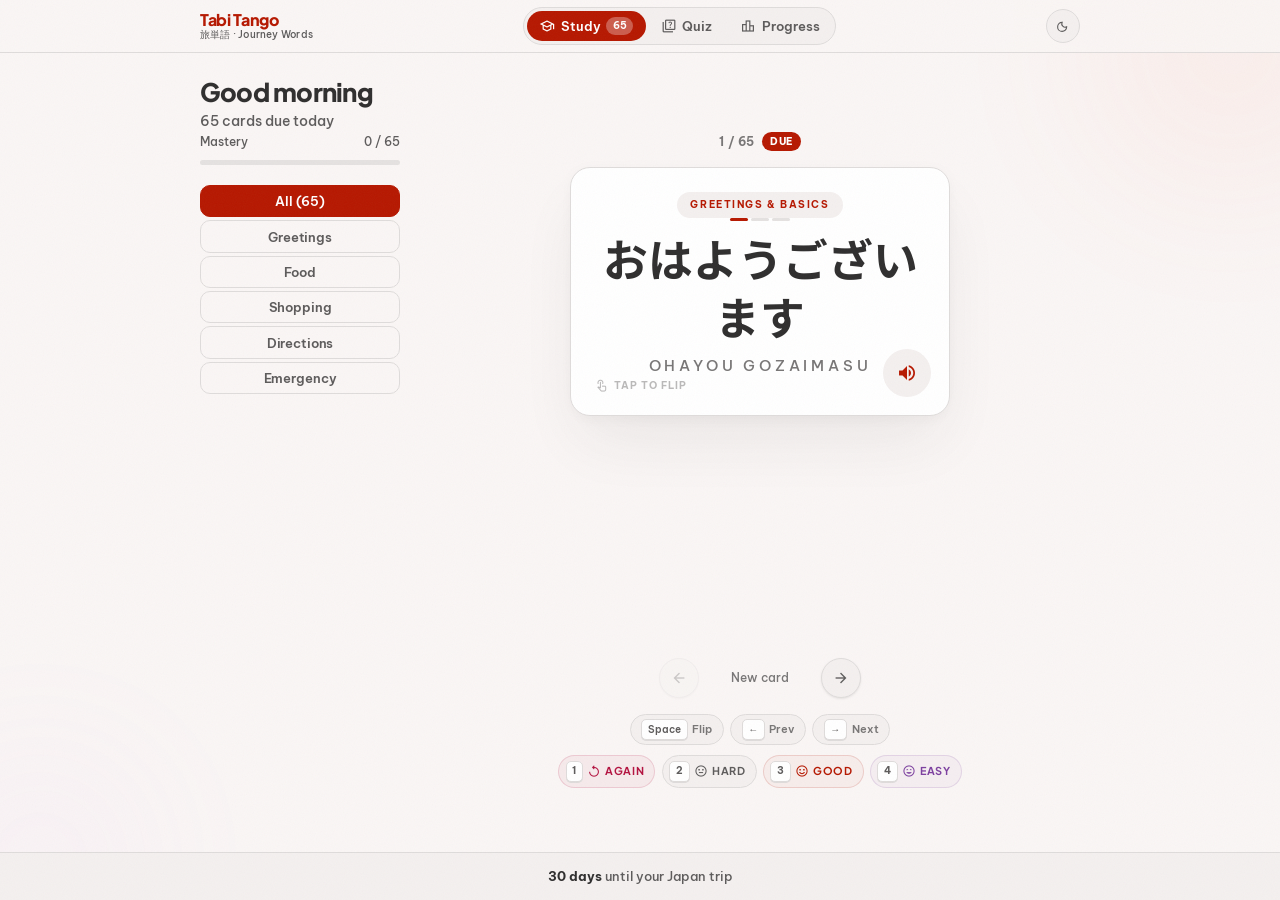
==== commit 494cadd4: "Fix card size inconsistency on flip and duplicate mobile nav - Back face now mirrors front face stru" ====
--- a/index.html
+++ b/index.html
@@ -19,8 +19,23 @@
 <div class="bg-blob bg-blob-1"></div>
 <div class="bg-blob bg-blob-2"></div>
 
+<!-- Session header (mobile only) -->
+<header class="session-header" id="session-header">
+  <button class="session-btn" id="btn-close-session">
+    <span class="material-symbols-outlined">close</span>
+  </button>
+  <div class="session-info">
+    <span class="session-label">Session Progress</span>
+    <span class="session-card-count" id="session-card-count">Card 1 of 65</span>
+  </div>
+  <button class="session-btn" id="btn-pause-session">
+    <span class="material-symbols-outlined">pause</span>
+  </button>
+</header>
+<div class="session-progress-bar"><div class="session-progress-fill" id="session-progress-fill"></div></div>
+
 <!-- Top nav (desktop) -->
-<nav>
+<nav class="desktop-only-nav">
   <div class="nav-inner">
     <div class="nav-logo">
       <span class="logo-primary">Tabi Tango</span>
@@ -88,13 +103,33 @@
       <div class="study-main">
         <div id="flashcard-root"></div>
         <div class="keyboard-hint">
-          <span class="key-item"><kbd>Space</kbd> flip</span>
-          <span class="key-item"><kbd>→</kbd> next</span>
-          <span class="key-item"><kbd>←</kbd> prev</span>
-          <span class="key-item"><kbd>1</kbd> again</span>
-          <span class="key-item"><kbd>2</kbd> hard</span>
-          <span class="key-item"><kbd>3</kbd> good</span>
-          <span class="key-item"><kbd>4</kbd> easy</span>
+          <div class="kb-nav-group">
+            <span class="kb-item"><kbd>Space</kbd> Flip</span>
+            <span class="kb-item"><kbd>←</kbd> Prev</span>
+            <span class="kb-item"><kbd>→</kbd> Next</span>
+          </div>
+          <div class="kb-grade-group">
+            <span class="kb-grade-item kb-again">
+              <kbd>1</kbd>
+              <span class="material-symbols-outlined">replay</span>
+              Again
+            </span>
+            <span class="kb-grade-item kb-hard">
+              <kbd>2</kbd>
+              <span class="material-symbols-outlined">sentiment_neutral</span>
+              Hard
+            </span>
+            <span class="kb-grade-item kb-good">
+              <kbd>3</kbd>
+              <span class="material-symbols-outlined">sentiment_satisfied</span>
+              Good
+            </span>
+            <span class="kb-grade-item kb-easy">
+              <kbd>4</kbd>
+              <span class="material-symbols-outlined">sentiment_very_satisfied</span>
+              Easy
+            </span>
+          </div>
         </div>
       </div>
     </div>
@@ -102,8 +137,9 @@
   </div>
 </main>
 
-<!-- Grade tray (shown on flip) -->
-<div class="grade-tray" id="grade-tray">
+<!-- Grade section (shown on flip, inline below card) -->
+<div class="grade-section" id="grade-section" style="display:none">
+  <div class="streak-display" id="streak-display"></div>
   <div class="grade-grid" id="grade-grid"></div>
   <div class="grade-tip" id="grade-tip" style="display:none">
     <span class="material-symbols-outlined">lightbulb</span>
--- a/css/main.css
+++ b/css/main.css
@@ -513,26 +513,61 @@
 /* ── Keyboard hint ── */
 .keyboard-hint {
   display: flex;
+  flex-direction: column;
+  align-items: center;
+  gap: 0.6rem;
+  margin-top: 1rem;
+}
+.kb-nav-group {
+  display: flex;
+  gap: 0.4rem;
+  flex-wrap: wrap;
   justify-content: center;
-  gap: 1.25rem;
+}
+.kb-item {
+  display: flex;
+  align-items: center;
+  gap: 0.3rem;
+  font-size: 0.7rem;
+  font-weight: 600;
+  color: var(--text-3);
+  background: var(--surface-low);
+  border: 1px solid var(--sep);
+  border-radius: var(--r-full);
+  padding: 0.25rem 0.65rem;
+}
+.kb-grade-group {
+  display: flex;
+  gap: 0.4rem;
   flex-wrap: wrap;
-  margin-top: 1.25rem;
-}
-.key-item {
-  display: flex;
-  align-items: center;
-  gap: 0.3rem;
-  font-size: 0.72rem;
-  font-weight: 500;
-  color: var(--text-3);
-}
+  justify-content: center;
+}
+.kb-grade-item {
+  display: flex;
+  align-items: center;
+  gap: 0.25rem;
+  font-size: 0.68rem;
+  font-weight: 700;
+  text-transform: uppercase;
+  letter-spacing: 0.05em;
+  padding: 0.3rem 0.65rem 0.3rem 0.4rem;
+  border-radius: var(--r-full);
+  background: var(--surface-low);
+  border: 1px solid var(--sep);
+  font-family: var(--font-hd);
+}
+.kb-grade-item .material-symbols-outlined { font-size: 14px; }
+.kb-again { color: var(--error); border-color: rgba(180,19,64,0.15); background: rgba(180,19,64,0.05); }
+.kb-hard  { color: var(--text-2); }
+.kb-good  { color: var(--primary); border-color: rgba(182,24,0,0.15); background: rgba(182,24,0,0.04); }
+.kb-easy  { color: var(--tertiary); border-color: rgba(125,64,160,0.15); background: rgba(125,64,160,0.04); }
 kbd {
   display: inline-block;
-  padding: 0.12rem 0.4rem;
+  padding: 0.1rem 0.35rem;
   border: 1px solid var(--sep);
   border-radius: 5px;
   background: var(--surface-lowest);
-  font-size: 0.68rem;
+  font-size: 0.62rem;
   font-family: var(--font);
   color: var(--text-2);
   box-shadow: 0 1px 0 var(--sep);
@@ -563,3 +598,103 @@
 .flex-center { display: flex; align-items: center; justify-content: center; }
 .gap-1 { gap: 0.5rem; }
 .gap-2 { gap: 1rem; }
+
+/* ── Session header (mobile only for study page) ── */
+.session-header {
+  display: flex;
+  align-items: center;
+  justify-content: space-between;
+  padding: 1rem 1.25rem 0.75rem;
+  background: var(--bg);
+}
+.session-btn {
+  width: 40px;
+  height: 40px;
+  border-radius: var(--r-lg);
+  background: var(--surface-low);
+  border: none;
+  color: var(--text-2);
+  display: flex;
+  align-items: center;
+  justify-content: center;
+  cursor: pointer;
+  transition: all 0.15s ease;
+}
+.session-btn:active { transform: scale(0.93); }
+.session-btn .material-symbols-outlined { font-size: 20px; }
+.session-info { display: flex; flex-direction: column; align-items: center; gap: 1px; }
+.session-label {
+  font-size: 0.6rem;
+  font-weight: 800;
+  text-transform: uppercase;
+  letter-spacing: 0.2em;
+  color: var(--primary);
+  opacity: 0.7;
+  font-family: var(--font-hd);
+}
+.session-card-count {
+  font-size: 0.875rem;
+  font-weight: 700;
+  color: var(--text);
+  font-family: var(--font-hd);
+}
+.session-progress-bar {
+  height: 4px;
+  background: var(--surface-high);
+  margin: 0;
+}
+.session-progress-fill {
+  height: 100%;
+  background: linear-gradient(90deg, var(--primary), var(--primary-container));
+  border-radius: 0 var(--r-full) var(--r-full) 0;
+  transition: width 0.5s ease;
+  width: 0%;
+}
+
+/* Hide session header on desktop, show nav */
+@media (min-width: 660px) {
+  .session-header { display: none; }
+  .session-progress-bar { display: none; }
+  .desktop-only-nav { display: block !important; }
+}
+/* On mobile, hide desktop nav for study focus */
+@media (max-width: 659px) {
+  .desktop-only-nav { display: none !important; }
+}
+
+/* ── Grade section (inline, bottom of page) ── */
+.grade-section {
+  padding: 1.5rem 1rem calc(1.5rem + env(safe-area-inset-bottom));
+  background: var(--surface-low);
+  border-radius: 40px 40px 0 0;
+  box-shadow: 0 -4px 32px rgba(47,46,46,0.06);
+  margin-top: 0.5rem;
+}
+.streak-display {
+  text-align: center;
+  margin-bottom: 1rem;
+}
+.streak-label {
+  font-size: 0.68rem;
+  font-weight: 800;
+  text-transform: uppercase;
+  letter-spacing: 0.15em;
+  color: var(--text-3);
+  font-family: var(--font-hd);
+  display: block;
+  margin-bottom: 0.5rem;
+}
+.streak-dots {
+  display: flex;
+  justify-content: center;
+  gap: 5px;
+}
+.streak-dot {
+  width: 7px;
+  height: 7px;
+  border-radius: 50%;
+  background: var(--surface-variant);
+}
+.streak-dot.active {
+  background: var(--primary);
+}
--- a/css/flashcard.css
+++ b/css/flashcard.css
@@ -9,8 +9,9 @@
   display: flex;
   flex-direction: column;
   align-items: center;
-  gap: 1.1rem;
+  gap: 1rem;
   animation: cardSlideUp 0.38s cubic-bezier(0.34, 1.4, 0.64, 1) both;
+  width: 100%;
 }
 
 .card-counter {
@@ -38,8 +39,8 @@
 /* ── 3D flip ── */
 .card-container {
   perspective: 1400px;
-  width: min(480px, 92vw);
-  height: 340px;
+  width: min(400px, 92vw);
+  aspect-ratio: 4 / 5;
   cursor: pointer;
   user-select: none;
   will-change: transform;
@@ -57,7 +58,7 @@
 .card-face {
   position: absolute;
   inset: 0;
-  border-radius: var(--r-2xl);
+  border-radius: 20px;
   backface-visibility: hidden;
   -webkit-backface-visibility: hidden;
   display: flex;
@@ -65,7 +66,7 @@
   overflow: hidden;
 }
 
-/* ── Front face ── */
+/* ── Front face — Japanese prompt ── */
 .card-front {
   background: var(--surface-lowest);
   border: 1px solid var(--sep);
@@ -73,25 +74,118 @@
     0 32px 64px -12px rgba(47,46,46,0.08),
     0 4px 16px rgba(47,46,46,0.04);
   align-items: center;
-  justify-content: center;
-  padding: 2rem;
+  justify-content: space-between;
+  padding: 1.5rem 1.5rem 1.25rem;
+  position: relative;
+}
+
+.card-category-label {
+  font-size: 0.65rem;
+  font-weight: 700;
+  letter-spacing: 0.15em;
+  text-transform: uppercase;
+  color: var(--primary);
+  background: var(--surface-low);
+  padding: 0.3rem 0.85rem;
+  border-radius: var(--r-full);
+  flex-shrink: 0;
+}
+
+.card-front-content {
+  display: flex;
+  flex-direction: column;
+  align-items: center;
+  justify-content: center;
+  gap: 0.5rem;
+  flex: 1;
+  width: 100%;
+}
+
+.card-japanese {
+  font-family: var(--font-jp);
+  font-size: clamp(2rem, 10vw, 2.8rem);
+  font-weight: 700;
+  color: var(--text);
+  text-align: center;
+  line-height: 1.3;
+}
+
+.card-romaji {
+  font-size: clamp(0.75rem, 2.5vw, 0.95rem);
+  font-weight: 500;
+  color: var(--text-3);
+  text-align: center;
+  letter-spacing: 0.25em;
+  text-transform: uppercase;
+}
+
+.card-flip-hint {
+  display: flex;
+  align-items: center;
+  gap: 0.3rem;
+  font-size: 0.65rem;
+  font-weight: 700;
+  color: var(--text-3);
+  opacity: 0.5;
+  text-transform: uppercase;
+  letter-spacing: 0.1em;
+  align-self: flex-start;
+}
+.card-flip-hint .material-symbols-outlined { font-size: 14px; }
+
+/* ── Speaker button — on front face ── */
+.btn-speak {
+  position: absolute;
+  bottom: 1.1rem;
+  right: 1.1rem;
+  width: 48px;
+  height: 48px;
+  border-radius: 50%;
+  background: var(--surface-low);
+  border: none;
+  color: var(--primary);
+  display: flex;
+  align-items: center;
+  justify-content: center;
+  cursor: pointer;
+  transition: all 0.18s ease;
+  z-index: 1;
+}
+.btn-speak:hover {
+  background: var(--primary);
+  color: white;
+}
+.btn-speak:active { transform: scale(0.9); }
+.btn-speak .material-symbols-outlined { font-size: 22px; }
+
+/* ── Back face — English meaning ── */
+.card-back {
+  background: var(--surface-lowest);
+  border: 1px solid var(--sep);
+  box-shadow:
+    0 32px 64px -12px rgba(47,46,46,0.08),
+    0 4px 16px rgba(47,46,46,0.04);
+  transform: rotateY(180deg);
+  align-items: center;
+  justify-content: space-between;
+  padding: 1.5rem 1.5rem 1.25rem;
+}
+
+.card-back::before { display: none; }
+
+.card-back-content {
+  display: flex;
+  flex-direction: column;
+  align-items: center;
+  justify-content: center;
   gap: 0.75rem;
-}
-
-.card-category-label {
-  font-size: 0.67rem;
-  font-weight: 800;
-  letter-spacing: 0.15em;
-  text-transform: uppercase;
-  color: var(--primary);
-  background: rgba(182,24,0,0.08);
-  padding: 0.25rem 0.75rem;
-  border-radius: var(--r-full);
+  text-align: center;
+  flex: 1;
 }
 
 .card-english {
   font-family: var(--font-hd);
-  font-size: clamp(1.4rem, 4vw, 2rem);
+  font-size: clamp(1.4rem, 5vw, 2rem);
   font-weight: 800;
   color: var(--text);
   text-align: center;
@@ -99,80 +193,22 @@
   letter-spacing: -0.025em;
 }
 
-.card-flip-hint {
-  display: flex;
-  align-items: center;
-  gap: 0.35rem;
-  font-size: 0.72rem;
-  font-weight: 600;
-  color: var(--text-3);
-  margin-top: 0.5rem;
-}
-.card-flip-hint .material-symbols-outlined { font-size: 14px; }
-
-/* ── Back face ── */
-.card-back {
-  background: linear-gradient(150deg, var(--primary) 0%, var(--tertiary) 100%);
-  transform: rotateY(180deg);
-  box-shadow: 0 8px 40px rgba(182,24,0,0.25);
-  align-items: center;
-  justify-content: center;
-  gap: 0.5rem;
-  padding: 2rem;
-}
-
-.card-back::before {
-  content: '';
-  position: absolute;
-  top: -80%;
-  left: -30%;
-  width: 70%;
-  height: 160%;
-  background: rgba(255,255,255,0.07);
-  transform: skewX(-12deg);
-  pointer-events: none;
-}
-
-.card-back-content {
-  display: flex;
-  flex-direction: column;
-  align-items: center;
-  justify-content: center;
-  gap: 0.5rem;
-}
-
-.card-japanese {
-  font-family: var(--font-jp);
-  font-size: clamp(2rem, 5vw, 2.8rem);
-  font-weight: 700;
-  color: white;
-  text-align: center;
-  line-height: 1.35;
-}
-
-.card-romaji {
-  font-size: clamp(0.9rem, 2.2vw, 1rem);
+.card-notes-back {
+  font-size: 0.78rem;
   font-weight: 500;
-  color: rgba(255,255,255,0.72);
-  text-align: center;
-  font-style: italic;
-}
-
-.card-notes {
-  font-size: 0.72rem;
-  font-weight: 500;
-  color: rgba(255,255,255,0.5);
-  text-align: center;
-  max-width: 260px;
+  color: var(--text-3);
+  text-align: center;
+  max-width: 240px;
+  line-height: 1.5;
 }
 
 .difficulty-bar { display: flex; gap: 3px; }
 .difficulty-seg {
   width: 18px; height: 3px;
   border-radius: 2px;
-  background: rgba(255,255,255,0.2);
-}
-.difficulty-seg.on { background: rgba(255,255,255,0.75); }
+  background: var(--surface-high);
+}
+.difficulty-seg.on { background: var(--primary); }
 
 /* ── Card navigation ── */
 .card-nav {
@@ -188,48 +224,32 @@
   background: var(--surface-low);
   border: 1px solid var(--sep);
   color: var(--text-2);
-  font-size: 1rem;
   display: flex;
   align-items: center;
   justify-content: center;
   transition: all 0.15s ease;
   box-shadow: var(--shadow-xs);
 }
+.btn-nav .material-symbols-outlined { font-size: 18px; }
 .btn-nav:hover:not(:disabled) { border-color: var(--primary); color: var(--primary); }
 .btn-nav:active:not(:disabled) { transform: scale(0.93); }
 .btn-nav:disabled { opacity: 0.3; cursor: not-allowed; }
-.btn-nav .material-symbols-outlined { font-size: 20px; }
 
 .card-last-seen {
-  font-size: 0.73rem;
+  font-size: 0.72rem;
   font-weight: 500;
   color: var(--text-3);
-  min-width: 100px;
-  text-align: center;
-}
-
-/* ── Grade tray ── */
-.grade-tray {
-  position: fixed;
-  bottom: 80px;
-  left: 0;
-  right: 0;
-  background: var(--surface-low);
-  border-radius: 40px 40px 0 0;
-  padding: 1.25rem 1rem 1.5rem;
-  transform: translateY(110%);
-  transition: transform 0.45s cubic-bezier(0.34, 1.3, 0.64, 1);
-  z-index: 100;
-  box-shadow: 0 -4px 32px rgba(47,46,46,0.08);
-}
-.grade-tray.visible { transform: translateY(0); }
-
+  min-width: 90px;
+  text-align: center;
+}
+
+/* ── Grade grid (in .grade-section) ── */
 .grade-grid {
   display: grid;
   grid-template-columns: repeat(4, 1fr);
   gap: 0.5rem;
   max-width: 480px;
-  margin: 0 auto 1rem;
+  margin: 0 auto 0.75rem;
 }
 
 .btn-grade {
@@ -258,13 +278,14 @@
 .btn-grade-icon .material-symbols-outlined { font-size: 20px; }
 
 .btn-grade-label {
-  font-size: 0.65rem;
-  font-weight: 700;
+  font-size: 0.62rem;
+  font-weight: 800;
   text-transform: uppercase;
   letter-spacing: 0.08em;
   color: var(--text-2);
   font-family: var(--font-hd);
 }
+
 .btn-grade-interval {
   font-size: 0.6rem;
   font-weight: 500;
@@ -278,23 +299,26 @@
 .btn-grade-good  { border: 1.5px solid rgba(182,24,0,0.15); }
 .btn-grade-easy  .btn-grade-icon { background: rgba(125,64,160,0.08); color: var(--tertiary); }
 
-/* ── Grade tray pro-tip ── */
+/* ── Grade tip (pro-tip card) ── */
 .grade-tip {
   display: flex;
   align-items: flex-start;
   gap: 0.75rem;
-  background: rgba(125,64,160,0.06);
-  border-radius: 16px;
-  padding: 0.75rem 1rem;
+  background: rgba(125,64,160,0.05);
+  border-radius: 20px;
+  padding: 1rem 1.1rem;
   max-width: 480px;
   margin: 0 auto;
+  border: 1px solid rgba(125,64,160,0.08);
 }
 .grade-tip .material-symbols-outlined { color: var(--tertiary); font-size: 18px; flex-shrink: 0; margin-top: 1px; }
-.grade-tip p { font-size: 0.72rem; line-height: 1.5; color: var(--text-2); }
+.grade-tip p { font-size: 0.75rem; line-height: 1.55; color: var(--text-2); }
 .grade-tip strong { color: var(--tertiary); font-weight: 700; }
 
 /* ── Desktop ── */
 @media (min-width: 660px) {
-  .card-container { width: 100%; height: 360px; }
-  .grade-tray { bottom: 0; border-radius: 40px 40px 0 0; }
-}
+  .card-container {
+    width: 100%;
+    max-width: 380px;
+  }
+}
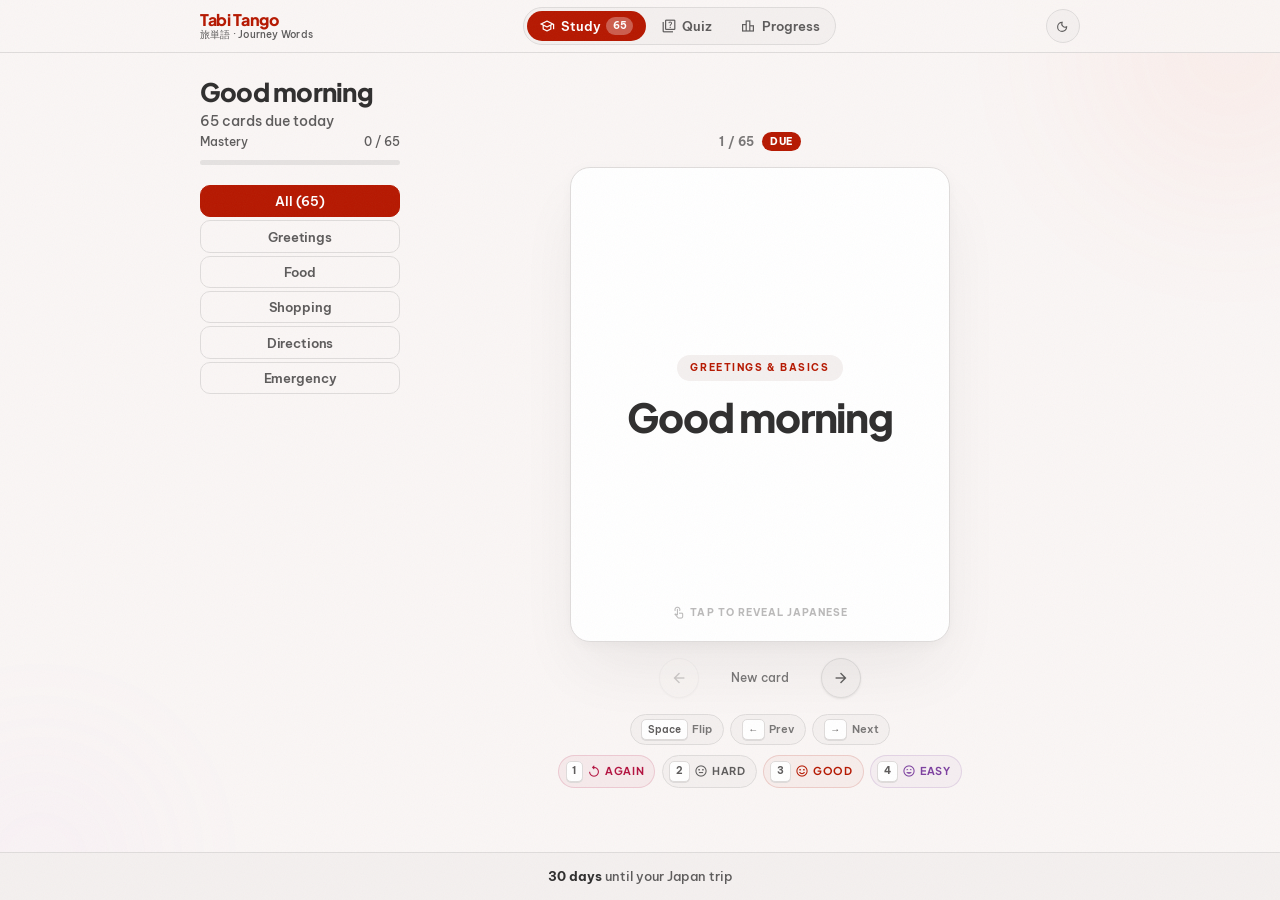
==== commit ef9e18d1: "Improve card layout, center content, fix desktop grade section - Move category label into centered c" ====
--- a/index.html
+++ b/index.html
@@ -10,8 +10,8 @@
   <link rel="preconnect" href="https://fonts.gstatic.com" crossorigin>
   <link href="https://fonts.googleapis.com/css2?family=Plus+Jakarta+Sans:wght@700;800&family=Be+Vietnam+Pro:wght@400;500;600&family=Noto+Sans+JP:wght@400;700&display=swap" rel="stylesheet">
   <link href="https://fonts.googleapis.com/css2?family=Material+Symbols+Outlined:opsz,wght,FILL,GRAD@20..48,100..700,0..1,-50..200" rel="stylesheet">
-  <link rel="stylesheet" href="css/main.css">
-  <link rel="stylesheet" href="css/flashcard.css">
+  <link rel="stylesheet" href="css/main.css?v=5">
+  <link rel="stylesheet" href="css/flashcard.css?v=5">
 </head>
 <body class="grain-overlay">
 
@@ -102,6 +102,17 @@
 
       <div class="study-main">
         <div id="flashcard-root"></div>
+
+        <!-- Grade section (shown on flip, inline on desktop / fixed sheet on mobile) -->
+        <div class="grade-section" id="grade-section" style="display:none">
+          <div class="streak-display" id="streak-display"></div>
+          <div class="grade-grid" id="grade-grid"></div>
+          <div class="grade-tip" id="grade-tip" style="display:none">
+            <span class="material-symbols-outlined">lightbulb</span>
+            <p id="grade-tip-text"></p>
+          </div>
+        </div>
+
         <div class="keyboard-hint">
           <div class="kb-nav-group">
             <span class="kb-item"><kbd>Space</kbd> Flip</span>
@@ -137,16 +148,6 @@
   </div>
 </main>
 
-<!-- Grade section (shown on flip, inline below card) -->
-<div class="grade-section" id="grade-section" style="display:none">
-  <div class="streak-display" id="streak-display"></div>
-  <div class="grade-grid" id="grade-grid"></div>
-  <div class="grade-tip" id="grade-tip" style="display:none">
-    <span class="material-symbols-outlined">lightbulb</span>
-    <p id="grade-tip-text"></p>
-  </div>
-</div>
-
 <!-- Bottom nav (mobile) -->
 <nav class="bottom-nav">
   <a href="index.html" class="bottom-nav-item active">
@@ -169,6 +170,6 @@
 
 <script src="js/data.js"></script>
 <script src="js/srs.js"></script>
-<script src="js/flashcard.js"></script>
+<script src="js/flashcard.js?v=5"></script>
 </body>
 </html>
--- a/css/main.css
+++ b/css/main.css
@@ -662,13 +662,41 @@
   .desktop-only-nav { display: none !important; }
 }
 
-/* ── Grade section (inline, bottom of page) ── */
+/* ── Grade section — fixed bottom sheet on mobile, inline on desktop ── */
 .grade-section {
-  padding: 1.5rem 1rem calc(1.5rem + env(safe-area-inset-bottom));
-  background: var(--surface-low);
-  border-radius: 40px 40px 0 0;
-  box-shadow: 0 -4px 32px rgba(47,46,46,0.06);
-  margin-top: 0.5rem;
+  /* Mobile: fixed sheet sliding up from bottom */
+  position: fixed;
+  bottom: 0;
+  left: 0;
+  right: 0;
+  z-index: 210;
+  padding: 1.25rem 1rem calc(20px + env(safe-area-inset-bottom));
+  background: var(--surface-lowest);
+  border-radius: 28px 28px 0 0;
+  box-shadow: 0 -8px 40px rgba(47,46,46,0.14);
+  transform: translateY(100%);
+  transition: transform 0.38s cubic-bezier(0.32, 0.72, 0, 1);
+  will-change: transform;
+}
+.grade-section.visible {
+  transform: translateY(0);
+}
+
+/* Desktop: inline below card area */
+@media (min-width: 660px) {
+  .grade-section {
+    position: static;
+    transform: none;
+    transition: none;
+    border-radius: 20px 20px 0 0;
+    padding: 1.5rem 1.25rem 2rem;
+    box-shadow: 0 -4px 32px rgba(47,46,46,0.06);
+    margin-top: 0.75rem;
+    z-index: auto;
+  }
+  .grade-section.visible {
+    transform: none;
+  }
 }
 .streak-display {
   text-align: center;
--- a/css/flashcard.css
+++ b/css/flashcard.css
@@ -40,10 +40,10 @@
 .card-container {
   perspective: 1400px;
   width: min(400px, 92vw);
-  aspect-ratio: 4 / 5;
+  height: calc(min(400px, 92vw) * 1.25);
   cursor: pointer;
   user-select: none;
-  will-change: transform;
+  flex-shrink: 0;
 }
 
 .card {
@@ -66,7 +66,7 @@
   overflow: hidden;
 }
 
-/* ── Front face — Japanese prompt ── */
+/* ── Front face — English prompt ── */
 .card-front {
   background: var(--surface-lowest);
   border: 1px solid var(--sep);
@@ -76,7 +76,6 @@
   align-items: center;
   justify-content: space-between;
   padding: 1.5rem 1.5rem 1.25rem;
-  position: relative;
 }
 
 .card-category-label {
@@ -96,7 +95,7 @@
   flex-direction: column;
   align-items: center;
   justify-content: center;
-  gap: 0.5rem;
+  gap: 0.75rem;
   flex: 1;
   width: 100%;
 }
@@ -122,6 +121,7 @@
 .card-flip-hint {
   display: flex;
   align-items: center;
+  justify-content: center;
   gap: 0.3rem;
   font-size: 0.65rem;
   font-weight: 700;
@@ -129,14 +129,14 @@
   opacity: 0.5;
   text-transform: uppercase;
   letter-spacing: 0.1em;
-  align-self: flex-start;
+  align-self: stretch;
 }
 .card-flip-hint .material-symbols-outlined { font-size: 14px; }
 
-/* ── Speaker button — on front face ── */
+/* ── Speaker button — top-right of back face ── */
 .btn-speak {
   position: absolute;
-  bottom: 1.1rem;
+  top: 1.1rem;
   right: 1.1rem;
   width: 48px;
   height: 48px;
@@ -158,7 +158,7 @@
 .btn-speak:active { transform: scale(0.9); }
 .btn-speak .material-symbols-outlined { font-size: 22px; }
 
-/* ── Back face — English meaning ── */
+/* ── Back face — Japanese answer ── */
 .card-back {
   background: var(--surface-lowest);
   border: 1px solid var(--sep);
@@ -185,12 +185,12 @@
 
 .card-english {
   font-family: var(--font-hd);
-  font-size: clamp(1.4rem, 5vw, 2rem);
+  font-size: clamp(1.75rem, 7vw, 2.5rem);
   font-weight: 800;
   color: var(--text);
   text-align: center;
   line-height: 1.2;
-  letter-spacing: -0.025em;
+  letter-spacing: -0.03em;
 }
 
 .card-notes-back {
@@ -318,7 +318,7 @@
 /* ── Desktop ── */
 @media (min-width: 660px) {
   .card-container {
-    width: 100%;
-    max-width: 380px;
+    width: 380px;
+    height: 475px; /* 380 × 1.25 */
   }
 }
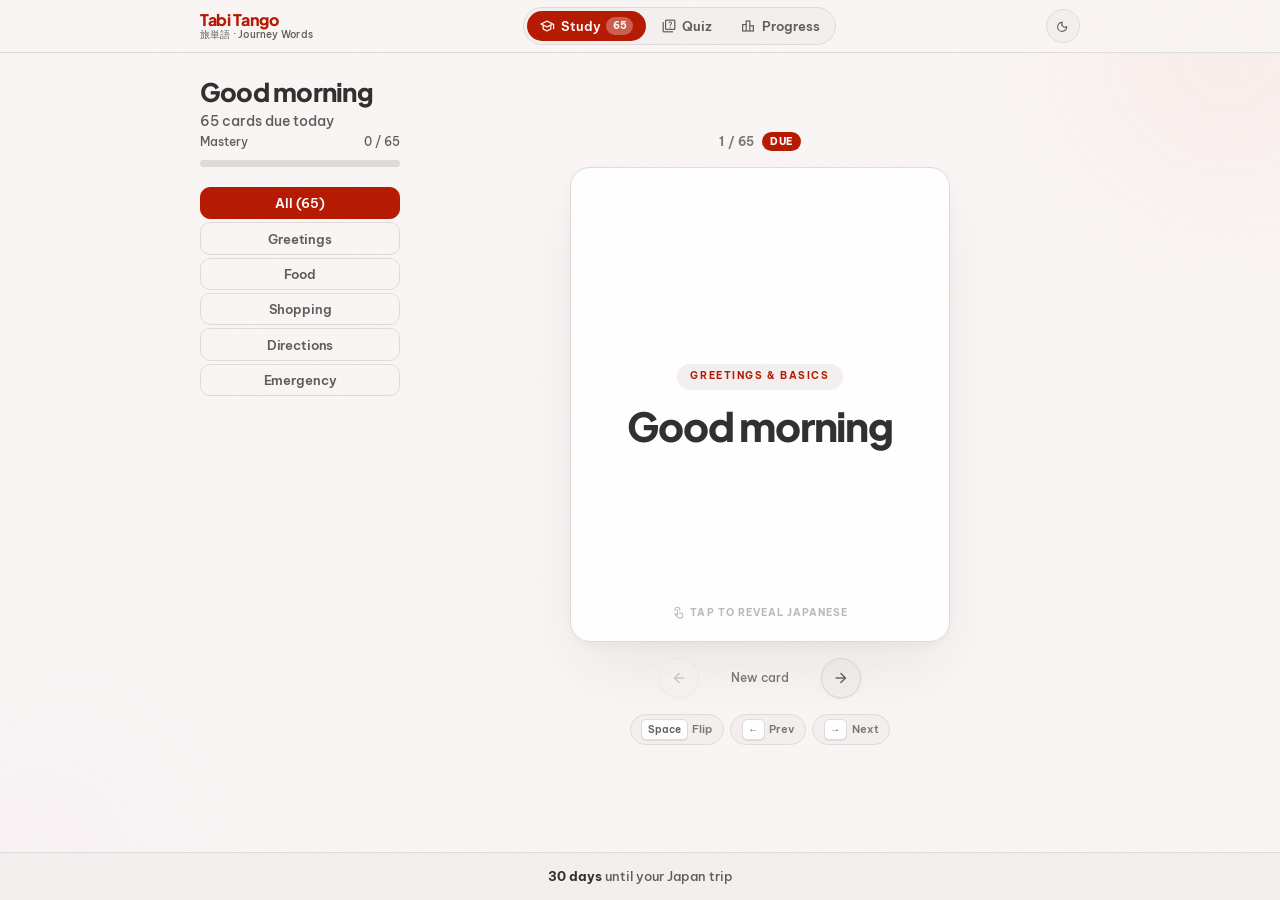
==== commit 6f84d77a: "Fix 4 design issues: card centering, quiz layout, grade hint timing, mastery bar - Card front: absol" ====
--- a/index.html
+++ b/index.html
@@ -10,8 +10,8 @@
   <link rel="preconnect" href="https://fonts.gstatic.com" crossorigin>
   <link href="https://fonts.googleapis.com/css2?family=Plus+Jakarta+Sans:wght@700;800&family=Be+Vietnam+Pro:wght@400;500;600&family=Noto+Sans+JP:wght@400;700&display=swap" rel="stylesheet">
   <link href="https://fonts.googleapis.com/css2?family=Material+Symbols+Outlined:opsz,wght,FILL,GRAD@20..48,100..700,0..1,-50..200" rel="stylesheet">
-  <link rel="stylesheet" href="css/main.css?v=5">
-  <link rel="stylesheet" href="css/flashcard.css?v=5">
+  <link rel="stylesheet" href="css/main.css?v=6">
+  <link rel="stylesheet" href="css/flashcard.css?v=6">
 </head>
 <body class="grain-overlay">
 
@@ -170,6 +170,6 @@
 
 <script src="js/data.js"></script>
 <script src="js/srs.js"></script>
-<script src="js/flashcard.js?v=5"></script>
+<script src="js/flashcard.js?v=6"></script>
 </body>
 </html>
--- a/css/main.css
+++ b/css/main.css
@@ -432,8 +432,8 @@
   margin-bottom: 0.5rem;
 }
 .mastery-bar-track {
-  height: 5px;
-  background: var(--surface-high);
+  height: 7px;
+  background: var(--surface-variant);
   border-radius: var(--r-full);
   overflow: hidden;
 }
@@ -541,6 +541,13 @@
   gap: 0.4rem;
   flex-wrap: wrap;
   justify-content: center;
+  opacity: 0;
+  pointer-events: none;
+  transition: opacity 0.25s ease;
+}
+.keyboard-hint.card-flipped .kb-grade-group {
+  opacity: 1;
+  pointer-events: auto;
 }
 .kb-grade-item {
   display: flex;
--- a/css/flashcard.css
+++ b/css/flashcard.css
@@ -74,7 +74,7 @@
     0 32px 64px -12px rgba(47,46,46,0.08),
     0 4px 16px rgba(47,46,46,0.04);
   align-items: center;
-  justify-content: space-between;
+  justify-content: center;
   padding: 1.5rem 1.5rem 1.25rem;
 }
 
@@ -96,7 +96,6 @@
   align-items: center;
   justify-content: center;
   gap: 0.75rem;
-  flex: 1;
   width: 100%;
 }
 
@@ -129,9 +128,16 @@
   opacity: 0.5;
   text-transform: uppercase;
   letter-spacing: 0.1em;
-  align-self: stretch;
 }
 .card-flip-hint .material-symbols-outlined { font-size: 14px; }
+
+/* Absolutely anchor flip hint to bottom of front face */
+.card-front .card-flip-hint {
+  position: absolute;
+  bottom: 1.25rem;
+  left: 0;
+  right: 0;
+}
 
 /* ── Speaker button — top-right of back face ── */
 .btn-speak {
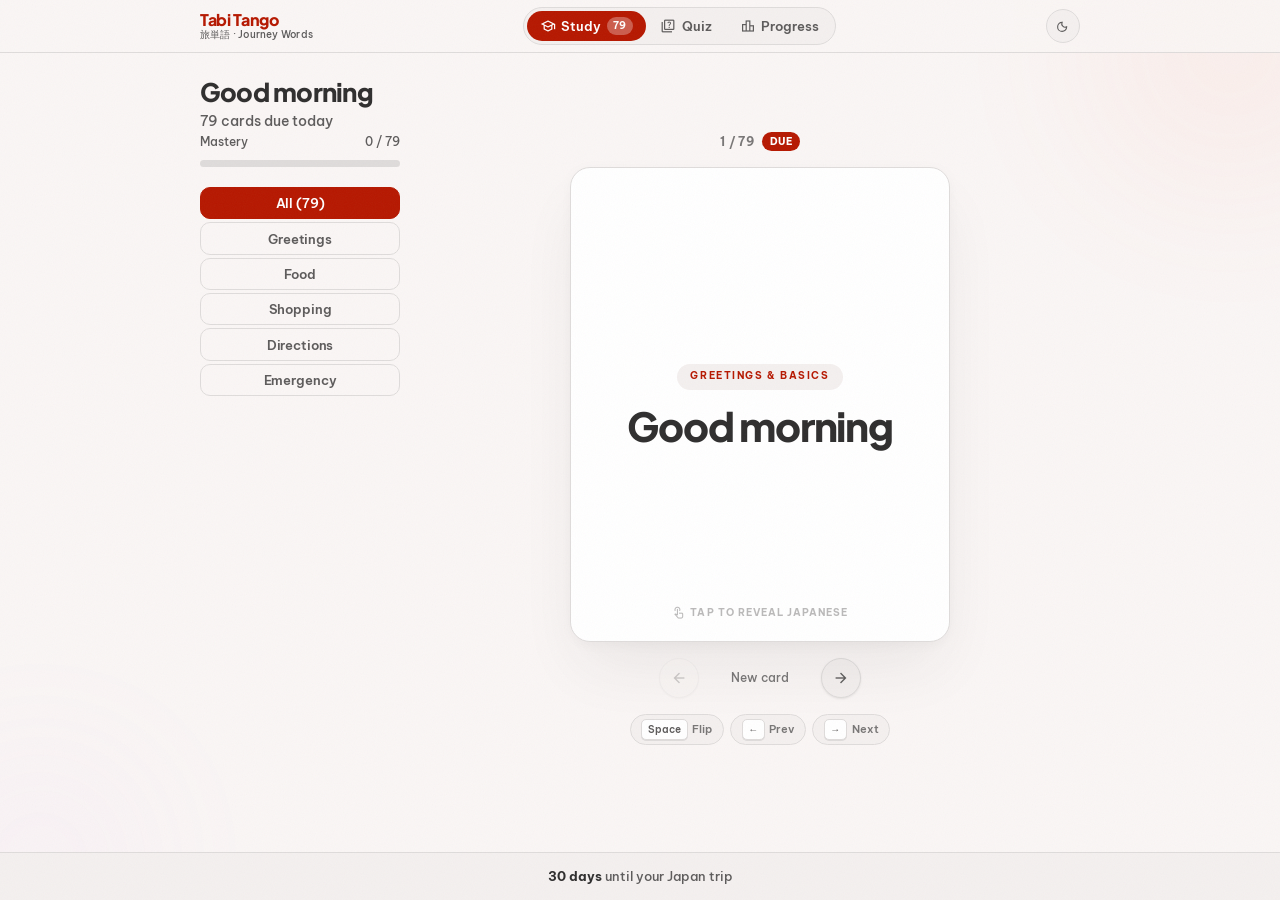
==== commit bdfd8f6f: "Add 14 new phrases (65 → 79 total) Greetings: nice to meet you, speak slowly, repeat that, I don't s" ====
--- a/index.html
+++ b/index.html
@@ -168,8 +168,8 @@
   <span id="trip-countdown">Loading…</span>
 </footer>
 
-<script src="js/data.js"></script>
-<script src="js/srs.js"></script>
+<script src="js/data.js?v=6"></script>
+<script src="js/srs.js?v=6"></script>
 <script src="js/flashcard.js?v=6"></script>
 </body>
 </html>
